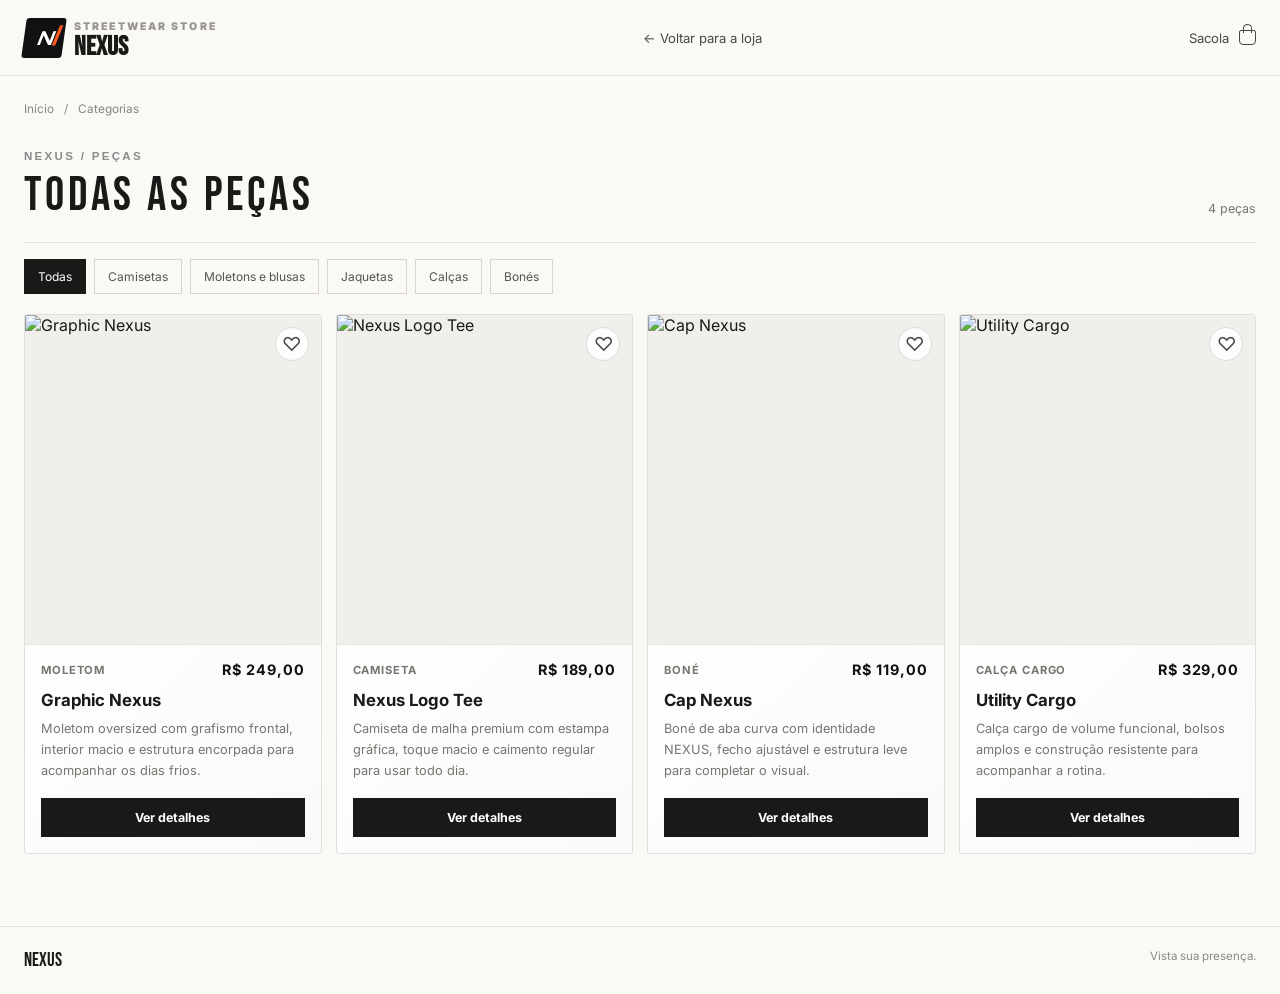
==== categoria.html @ 3f9801cf "Atualizações de funções do header, produtos, IA e categorias" ====
<!DOCTYPE html>
<html lang="pt-BR">
  <head>
    <meta charset="UTF-8" />
    <meta name="viewport" content="width=device-width, initial-scale=1.0" />
    <meta name="description" content="Explore as peças Nexus Store por categoria." />
    <link rel="preconnect" href="https://fonts.googleapis.com" />
    <link rel="preconnect" href="https://fonts.gstatic.com" crossorigin />
    <link href="https://fonts.googleapis.com/css2?family=Bebas+Neue&family=Inter:wght@400;500;600;700;800&family=Orbitron:wght@500;700&display=swap" rel="stylesheet" />
    <link rel="stylesheet" href="style.css?v=3" />
    <link rel="stylesheet" href="category.css" />
    <title>Nexus Store | Categorias</title>
  </head>
  <body class="category-page">
    <header class="topbar category-topbar">
      <a class="brand-wrap category-brand" href="index.html" aria-label="Nexus Store, início">
        <span class="brand-mark">N</span>
        <span><span class="brand-kicker">streetwear store</span><strong>NEXUS</strong></span>
      </a>
      <a class="category-return" href="index.html#colecao">← Voltar para a loja</a>
      <a class="category-bag" href="index.html?abrir-carrinho=1#colecao" id="categoryCartLink">Sacola <span class="bag-icon" aria-hidden="true"></span></a>
    </header>
    <main class="category-main">
      <nav class="category-breadcrumb" aria-label="Navegação estrutural"><a href="index.html">Início</a><span>/</span><span>Categorias</span></nav>
      <div class="category-heading">
        <div><span class="section-label">NEXUS / PEÇAS</span><h1 id="categoryTitle">Coleção</h1></div>
        <p id="categoryCount" aria-live="polite"></p>
      </div>
      <nav class="category-tabs" id="categoryTabs" aria-label="Filtrar por categoria"></nav>
      <section class="category-products" aria-label="Produtos desta categoria">
        <div class="product-grid" id="categoryProducts"></div>
        <div class="category-empty" id="categoryEmpty" hidden>
          <h2>Essa categoria está chegando.</h2>
          <p>Ainda não há produtos cadastrados aqui.</p>
          <a href="index.html#colecao">Ver todas as peças</a>
        </div>
      </section>
    </main>
    <footer class="category-footer"><a href="index.html">NEXUS</a><span>Vista sua presença.</span></footer>
    <script src="products.js?v=3"></script>
    <script src="category.js?v=2"></script>
  </body>
</html>
---- style.css ----
﻿ da56dcfe-d7a7-4931-aa2c-e293b3fd4b29:root {
  --bg: #1a1a1a;
  --bg-2: #2a2a2a;
  --panel: rgba(30, 30, 30, 0.98);
  --panel-soft: rgba(40, 40, 40, 0.99);
  --line: rgba(255, 255, 255, 0.12);
  --text: #e5e5e5;
  --muted: #999999;
  --pink: #8b6666;
  --violet: #666688;
  --cyan: #669999;
  --lime: #999966;
  --shadow: 0 8px 20px rgba(0, 0, 0, 0.6);
}

* { box-sizing: border-box; }
html { scroll-behavior: smooth; }
body {
  margin: 0;
  font-family: "Courier New", "Arial", sans-serif;
  background: #f0e5d5;
  color: #000000;
}


.titulo-hero {
  color: #000000;
}

.titulo-hero .roxo {
  color: #240054;
}

a { color: inherit; text-decoration: none; }
img { width: 100%; display: block; }
button, input, select { font: inherit; }

h1, h2, h3, h4, h5, h6 {
  font-family: "Arial Black", sans-serif;
  font-weight: 900;
  text-transform: uppercase;
  letter-spacing: 0.08em;
}

.topbar {
  position: sticky; top: 0; z-index: 20;
  display: flex; align-items: center; justify-content: space-between;
  padding: 10px 6vw;
  background: #FFFFFF;
  backdrop-filter: blur(14px);
  border-bottom: 3px solid black;
}

.cart-pill {
  display: inline-flex;
  align-items: center;
  gap: 10px;
  padding: 9px 14px;
  border-radius: 6px;
  background: #ebe6e6;
  border: 1px solid rgb(12, 12, 12);
  color: var(--text);
  font-weight: 900;
  text-transform: uppercase;
  cursor: pointer;
  box-shadow: 0 2px 4px rgba(245, 241, 241, 0.3);
} 

.cart-pill strong {
  display: grid;
  place-items: center;
  width: 24px;
  height: 24px;
  border-radius: 4px;
  background: #5a5a5a;
  color: #ffffff;
  font-size: 0.8rem;
  font-weight: 900;
}

.brand-wrap { display: flex; align-items: center; gap: 14px; }
.brand-mark {
  display: grid; place-items: center;
  width: 42px; height: 42px; border-radius: 6px;
  background: #4a4a4a;
  box-shadow: 0 2px 6px rgba(0, 0, 0, 0.4);
  font-family: "Arial Black", sans-serif; font-weight: 900;
  font-size: 1.2rem;
  text-transform: uppercase;
  letter-spacing: 0.2em;
  color: #e5e5e5;
}
.brand-kicker {
  margin: 0; color: #999999;
  font-size: 0.66rem; letter-spacing: 0.2em; text-transform: uppercase;
  font-weight: 900;
  font-family: "Arial Black", sans-serif;
}
.brand-wrap h1 {
  margin: 0; font-family: "Arial Black", sans-serif;
  letter-spacing: 0.15em; font-size: 1.3rem;
  font-weight: 900;
  text-transform: uppercase;
}
.nav {
  display: flex; align-items: center; gap: 8px;
  text-transform: uppercase;
  color: #17002c; 
  font-weight: 600px;
  font-size: 20px;
  font-family:'Times New Roman', Times, serif
}
.nav a { transition: color 0.2s ease; }
.nav a:hover { color: #C94A16; }

main {
  max-width: 1200px;
  margin: 0 auto;
  padding: 32px 20px 40px;
}

.hero {
  display: grid;
  grid-template-columns: 1.15fr 0.85fr;
  gap: 26px;
  align-items: center;
  min-height: 540px;
  padding-top: 10px;
}
.hero-copy { padding: 18px 0; }

.hero-copy h2 {
  margin: 0;
  font-size: clamp(2.8rem, 5vw, 5rem);
  line-height: 0.94;
  letter-spacing: -0.06em;
}
.hero-copy p {
  font-family: 'Times New Roman', Times, serif;
  text-transform: uppercase;
  margin-top: 18px;
  color: #000000;
  line-height: 1.75;
  font-size: 1.05rem;
  font-weight: 300px;
  max-width: 620px;
}
.cta-row {
  display: flex;
  flex-wrap: wrap;
  gap: 14px;
  margin-top: 28px;
}
.primary-btn, .secondary-btn {
  display: inline-flex;
  align-items: center;
  justify-content: center;
  border-radius: 6px;
  padding: 14px 22px;
  border: 2px solid transparent;
  font-weight: 900;
  cursor: pointer;
  transition: transform 0.2s ease, box-shadow 0.2s ease, border-color 0.2s ease;
  font-family: "Arial Black", sans-serif;
  text-transform: uppercase;
  letter-spacing: 0.1em;
}
.primary-btn {
  background: #000000;
  color: #ffffff;
  box-shadow: 0 4px 8px rgba(0, 0, 0, 0.3);
  border-color: #000000;
}
.secondary-btn {
  background: transparent;
  border: 2px solid #000000;
  color: #000000;
  box-shadow: 0 2px 4px rgba(0, 0, 0, 0.2);
}
.primary-btn:hover, .secondary-btn:hover, button:hover {
  transform: translateY(-1px);
  box-shadow: 0 6px 12px rgba(0, 0, 0, 0.4) !important;
  background: #C94A16;
  color: #FFFFFF;
}

.hero-visual {
  display: grid;
  gap: 18px;
}
.promo-stack {
  display: grid;
  gap: 18px;
}
.promo-feature {
  background: #FFFFFF;
  border: 3px solid black;
  border-radius: 1px;
  padding: 20px;
  box-shadow: 6px 6px 0px black;

}
.promo-feature span {
  display: block;
  color: #C94A16;
  text-transform: uppercase;
  letter-spacing: 0.12em;
  font-size: 15px;
  font-weight: 800;
  font-family: "Arial Black", sans-serif;
  margin-bottom: 10px;
}
.promo-feature strong {
  display: block;
  font-size: 1.6rem;
  line-height: 1.2;
  margin-bottom: 10px;
  font-family: "Arial Black", sans-serif;
  text-transform: uppercase;
  color:#240054;
}
.promo-feature p {
  margin: 0;
  color: #000000;
  line-height: 1.7;
  text-transform: uppercase;
  font-family: "Arial Black", sans-serif;
  font-size: 14px;
}
.promo-accent {
  background: #FFFFFF;
}
.showcase-card {
  position: relative;
  overflow: hidden;
  border: 1px solid var(--line);
  border-radius: 26px;
  box-shadow: var(--shadow);
  background: var(--panel);
}
.showcase-card img {
  height: 100%; object-fit: cover;
  transition: transform 0.6s ease, filter 0.6s ease;
}
.product-viewer {
  perspective: 1200px;
}
.product-viewer img {
  transform-origin: center;
}
.product-viewer.is-open img {
  transform: perspective(1200px) rotateY(18deg) scale(1.04);
  filter: saturate(1.12) brightness(1.05);
}
.product-viewer.is-rotating img {
  animation: spin360 0.9s ease;
}
@keyframes spin360 {
  0% { transform: perspective(1200px) rotateY(0deg) scale(1); }
  50% { transform: perspective(1200px) rotateY(180deg) scale(1.04); }
  100% { transform: perspective(1200px) rotateY(360deg) scale(1); }
}
.large-card { min-height: 480px; }
.small-card { min-height: 260px; }
.viewer-controls {
  position: absolute;
  left: 18px;
  right: 18px;
  bottom: 18px;
  display: flex;
  gap: 10px;
  z-index: 2;
}
.viewer-btn {
  flex: 1;
  border: 1px solid rgba(255, 255, 255, 0.08);
  background: rgba(17, 20, 28, 0.7);
  color: #fff;
  border-radius: 12px;
  padding: 10px 12px;
  font-weight: 700;
  cursor: pointer;
}
.viewer-btn.accent {
  background: linear-gradient(135deg, var(--pink), var(--violet));
}
.card-label {
  position: absolute;
  left: 18px;
  right: 18px;
  bottom: 18px;
  display: inline-flex;
  align-items: center;
  justify-content: center;
  padding: 10px 14px;
  border-radius: 999px;
  background: rgba(29, 26, 23, 0.72);
  border: 1px solid rgba(255, 255, 255, 0.08);
  color: #ffffff;
  font-size: 0.8rem;
  letter-spacing: 0.08em;
  text-transform: uppercase;
}
.showcase-stack {
  display: grid;
  gap: 18px;
}
.mini-banner {
  display: grid;
  gap: 6px;
  border-radius: 18px;
  border: 1px solid var(--line);
  background: linear-gradient(135deg, rgba(84, 230, 255, 0.07), rgba(125, 92, 255, 0.09));
  padding: 18px;
  box-shadow: var(--shadow);
}
.mini-banner span { color: var(--muted); font-size: 0.75rem; text-transform: uppercase; letter-spacing: 0.12em; }
.mini-banner strong { font-size: 1.2rem; }

.promo-strip {
  display: grid;
  grid-template-columns: repeat(3, minmax(0, 1fr));
  gap: 18px;
  margin-top: 28px;
}
.promo-card {
  display: grid;
  gap: 8px;
  padding: 22px 20px;
  border-radius: 8px;
  background: #240054;
  border: 1px solid #C94A16;
  box-shadow: var(--shadow);
}
.promo-card span {
  color: #C94A16;
  text-transform: uppercase;
  letter-spacing: 0.12em;
  font-size: 0.72rem;
  font-weight: 700;
}
.promo-card strong {
  font-size: 1.15rem;
}
.promo-card.destaque {
  background: #3a3a3a;
  border-color: #5a5a5a;
}

.catalog, .fit-box, .payment-box {
  margin-top: 44px;
}
.section-heading {
  margin-bottom: 18px;
}
.section-label {
  color: #8a8a8a;
  text-transform: uppercase;
  letter-spacing: 0.2em;
  font-size: 0.72rem;
  font-weight: 900;
  font-family: "Arial Black", sans-serif;
}
.section-heading h3 {
  margin: 10px 0 0;
  font-size: clamp(1.8rem, 4vw, 3rem);
  letter-spacing: -0.05em;
}
.product-grid {
  display: grid;
  grid-template-columns: repeat(3, minmax(0, 1fr));
  gap: 22px;
}
.product-card {
  overflow: hidden;
  border-radius: 8px;
  border: 1px solid #4a4a4a;
  background: #2a2a2a;
  box-shadow: 0 4px 8px rgba(0, 0, 0, 0.4);
  position: relative;
  transition: transform 0.2s ease, box-shadow 0.2s ease, border-color 0.2s ease;
}
.product-card:hover {
  transform: translateY(-2px);
  border-color: #6a6a6a;
  box-shadow: 0 6px 12px rgba(0, 0, 0, 0.5);
}
.product-card::before {
  content: "";
  position: absolute;
  inset: 0;
  background: linear-gradient(135deg, rgba(100, 100, 100, 0.08), transparent 30%, rgba(120, 120, 120, 0.04));
  pointer-events: none;
}
.product-image {
  position: relative;
  height: 320px;
  background: linear-gradient(135deg, #111827, #1a1f2d);
  border-bottom: 1px solid rgba(255, 255, 255, 0.06);
}
.product-image img {
  height: 100%; object-fit: cover;
  filter: saturate(1.1) contrast(1.08);
}
.product-body {
  position: relative;
  z-index: 1;
  padding: 18px 18px 20px;
}
.product-topline {
  display: flex; align-items: center; justify-content: space-between;
  gap: 12px; font-weight: 700;
  color: var(--muted);
  text-transform: uppercase;
  letter-spacing: 0.08em;
  font-size: 0.7rem;
}
.product-topline strong {
  color: var(--lime);
  font-size: 0.9rem;
}
.product-body h4 {
  margin: 12px 0 8px;
  font-size: 1.55rem;
  letter-spacing: -0.04em;
}
.product-body p {
  margin: 0;
  color: var(--muted);
  line-height: 1.7;
}
.product-body button {
  margin-top: 18px;
  width: 100%;
  border: none;
  border-radius: 12px;
  padding: 12px 18px;
  background: linear-gradient(135deg, #030125, #B6FF00 55%, #010046);
  color: white;
  font-weight: 800;
  letter-spacing: 0.04em;
  cursor: pointer;
  box-shadow: 0 14px 26px rgba(124, 90, 241, 0.32);
}

.calculator-grid {
  display: grid;
  grid-template-columns: 1.3fr 0.7fr;
  gap: 22px;
}
.fit-measurement-hint { margin: -4px 0 18px; color: #77756f; font-size: .78rem; line-height: 1.55; }
.inputs, .result-panel, .payment-card {
  background: rgba(16, 22, 37, 0.95);
  border: 1px solid var(--line);
  border-radius: 24px;
  box-shadow: var(--shadow);
}
.inputs { padding: 24px; }
.inputs h3 { margin: 0 0 18px; font-size: clamp(1.6rem, 3vw, 2.4rem); }
.field-row {
  display: grid;
  grid-template-columns: repeat(2, minmax(0, 1fr));
  gap: 18px;
  margin-bottom: 18px;
}
label {
  display: flex;
  flex-direction: column;
  gap: 10px;
  font-weight: 600;
}
label span { color: var(--muted); }
input, select {
  width: 100%;
  background: rgba(255,255,255,0.7);
  border: 1px solid var(--line);
  border-radius: 12px;
  padding: 14px 16px;
  color: #111827;
}
select option {
  color: #111827;
  background: #eef2f7;
}
select option:checked,
select option:hover {
  background: #7ce6ff;
  color: #111827;
}
input:focus, select:focus {
  outline: 2px solid rgba(84, 230, 255, 0.18);
  border-color: rgba(141, 84, 255, 0.8);
}
.actions { display: flex; gap: 12px; flex-wrap: wrap; margin-top: 8px; }
.small-btn {
  padding: 12px 18px;
  font-size: 0.9rem;
}
.result-panel {
  padding: 22px;
  display: grid;
  gap: 18px;
}
.mini-card {
  background: #2a2a2a;
  border: 1px solid #4a4a4a;
  border-radius: 8px;
  padding: 18px;
}
.mini-card span {
  display: block;
  margin-bottom: 8px;
  color: var(--muted);
  font-size: 0.75rem;
  letter-spacing: 0.12em;
  text-transform: uppercase;
}
.mini-card strong { line-height: 1.5; }
.result-box {
  padding: 22px;
  border-radius: 8px;
  background: #3a3a3a;
  border: 1px solid #5a5a5a;
  color: #e5e5e5;
}
.label-result {
  margin: 0 0 8px;
  color: var(--muted);
  text-transform: uppercase;
  letter-spacing: 0.12em;
  font-size: 0.7rem;
}
.result-box h4 {
  margin: 0;
  font-size: clamp(2.4rem, 4vw, 4rem);
  font-family: "Arial Black", sans-serif;
  font-weight: 900;
  text-transform: uppercase;
  letter-spacing: 0.1em;
}
#descricaoResult { margin-top: 12px; color: var(--muted); line-height: 1.7; }
.tips-list {
  list-style: none;
  padding: 0; margin: 0;
  display: grid;
  gap: 10px;
  color: var(--muted);
  line-height: 1.6;
}

.payment-grid {
  display: grid;
  grid-template-columns: repeat(4, minmax(0, 1fr));
  gap: 18px;
}
.payment-card {
  padding: 22px;
}
.payment-card span {
  display: inline-block;
  margin-bottom: 12px;
  color: var(--cyan);
  text-transform: uppercase;
  letter-spacing: 0.12em;
  font-size: 0.7rem;
  font-weight: 700;
}
.payment-card strong {
  display: block;
  margin-bottom: 8px;
  font-size: 1.3rem;
}
.payment-card p {
  margin: 0;
  color: var(--muted);
  line-height: 1.7;
}

.cart-panel {
  position: fixed;
  top: 0;
  right: 0;
  width: min(380px, calc(100vw - 24px));
  height: 100vh;
  background: rgba(14, 18, 28, 0.98);
  border-left: 1px solid var(--line);
  box-shadow: -18px 0 36px rgba(0, 0, 0, 0.28);
  transform: translateX(105%);
  transition: transform 0.25s ease;
  z-index: 40;
  display: flex;
  flex-direction: column;
}
.cart-panel.open {
  transform: translateX(0);
}
.cart-header {
  display: flex;
  align-items: center;
  justify-content: space-between;
  padding: 22px 22px 18px;
  border-bottom: 1px solid var(--line);
}
.cart-header h3 {
  margin: 10px 0 0;
  font-size: 1.8rem;
}
.cart-close {
  background: rgba(255,255,255,0.04);
  color: var(--text);
}
.cart-list {
  flex: 1;
  padding: 18px 22px;
  overflow-y: auto;
  min-height: 0;
}
.cart-empty {
  margin: 0;
  color: var(--muted);
  line-height: 1.7;
}
.cart-item {
  display: grid;
  grid-template-columns: 1fr auto;
  gap: 12px;
  padding: 14px 0;
  border-bottom: 1px solid rgba(255,255,255,0.06);
}
.cart-item strong {
  display: block;
  margin-bottom: 4px;
  font-size: 1rem;
}
.cart-item small {
  display: block;
  color: var(--muted);
}
.cart-item-actions {
  display: grid;
  justify-items: end;
  gap: 8px;
}
.cart-item span {
  align-self: center;
  font-weight: 700;
  color: var(--cyan);
}
.quantity-box {
  display: inline-flex;
  align-items: center;
  gap: 8px;
  padding: 4px 8px;
  border: 1px solid rgba(255,255,255,0.08);
  border-radius: 999px;
  background: rgba(255,255,255,0.03);
}
.quantity-box button {
  width: 24px;
  height: 24px;
  border: none;
  border-radius: 50%;
  background: rgba(255,255,255,0.06);
  color: var(--text);
  cursor: pointer;
  font-weight: 700;
}
.quantity-box strong {
  min-width: 18px;
  text-align: center;
  font-size: 0.8rem;
  margin: 0;
  color: var(--text);
}
.remove-cart-item {
  border: 1px solid rgba(255,255,255,0.08);
  background: rgba(255,255,255,0.03);
  color: var(--text);
  border-radius: 999px;
  padding: 6px 10px;
  cursor: pointer;
  font-size: 0.72rem;
}
.cart-footer {
  padding: 18px 22px 26px;
  border-top: 1px solid var(--line);
  overflow-y: auto;
  max-height: 50vh;
}
.cart-total-row {
  display: flex;
  align-items: center;
  justify-content: space-between;
  margin-bottom: 12px;
  font-weight: 700;
}
.cart-total-row strong {
  font-size: 1.1rem;
  color: #fff;
}
.discount-row strong {
  color: #8ef2b0;
}
.delivery-row strong {
  color: #ffd36b;
}
.final-row {
  margin-top: 10px;
  padding-top: 12px;
  border-top: 1px solid rgba(255,255,255,0.08);
}
.final-row strong {
  font-size: 1.4rem;
}
.mini-checkout {
  margin: 18px 0 16px;
  padding: 14px 0 0;
  border-top: 1px solid rgba(255,255,255,0.08);
}
.mini-checkout-label {
  display: block;
  color: var(--muted);
  text-transform: uppercase;
  letter-spacing: 0.12em;
  font-size: 0.68rem;
  font-weight: 700;
  margin: 16px 0 10px 0;
}
.checkout-fields {
  display: grid;
  gap: 12px;
  margin-bottom: 16px;
}
.checkout-fields label {
  display: grid;
  gap: 6px;
}
.checkout-fields span {
  color: var(--muted);
  font-size: 0.76rem;
  font-weight: 700;
}
.checkout-fields input {
  width: 100%;
  border-radius: 12px;
  border: 1px solid rgba(255,255,255,0.08);
  background: rgba(255,255,255,0.03);
  color: var(--text);
  padding: 12px 14px;
  font-size: 0.85rem;
}
.checkout-fields input::placeholder {
  color: rgba(255,255,255,0.35);
}
.row-fields {
  display: grid;
  grid-template-columns: 1fr 1fr;
  gap: 12px;
}
.payment-option-list {
  display: flex;
  gap: 8px;
  flex-wrap: wrap;
}
.payment-option {
  flex: 1;
  min-width: 78px;
  border: 1px solid #5a5a5a;
  border-radius: 6px;
  background: #3a3a3a;
  color: var(--text);
  padding: 9px 10px;
  cursor: pointer;
  font-weight: 700;
  transition: background 0.2s ease;
}
.payment-option.active {
  background: #5a5a5a;
  border-color: #7a7a7a;
  color: #ffffff;
}
.installment-box {
  margin-top: 12px;
}
.installment-box label {
  display: grid;
  gap: 8px;
}
.installment-box span {
  color: var(--muted);
  font-size: 0.76rem;
  font-weight: 700;
}
.installment-box select {
  width: 100%;
  border-radius: 12px;
  border: 1px solid rgba(255,255,255,0.08);
  background: rgba(255,255,255,0.03);
  color: var(--text);
  padding: 12px 14px;
  font-size: 0.85rem;
  cursor: pointer;
}
.cart-checkout {
  width: 100%;
}

.footer {
  max-width: 1200px;
  margin: 0 auto;
  padding: 26px 20px 68px;
}
.footer-line {
  height: 1px;
  width: 100%;
  margin-bottom: 24px;
  background: linear-gradient(90deg, transparent, rgba(255,255,255,0.12), transparent);
}
.footer p, .footer small { color: var(--muted); line-height: 1.8; margin: 0; }

.assistant-widget {
  position: fixed;
  right: 26px;
  bottom: 26px;
  width: 320px;
  border-radius: 22px 22px 18px 18px;
  background: rgba(233, 228, 240, 0.97);
  border: 1px solid rgba(111, 86, 162, 0.12);
  box-shadow: 0 24px 38px rgba(57, 38, 72, 0.18);
  z-index: 30;
  transition: all 0.25s ease;
  overflow: hidden;
}
.assistant-widget.minimized {
  width: 96px;
  height: 74px;
  overflow: hidden;
}
.assistant-widget.closed {
  display: none;
}
.assistant-widget.maximized {
  width: min(420px, calc(100vw - 24px));
}
.assistant-header {
  display: flex; align-items: center; gap: 12px;
  padding: 12px 14px 10px;
  background: linear-gradient(135deg, #d7d3f6 0%, #d8d0ef 100%);
  border-bottom: 1px solid rgba(90, 74, 130, 0.12);
}
.assistant-avatar {
  display: grid; place-items: center;
  width: 42px; height: 42px;
  border-radius: 50%;
  background: linear-gradient(135deg, #230094 0%, #d45c00c2 100%);
  font-weight: 800;
  color: white;
  box-shadow: 0 8px 20px rgba(124, 90, 241, 0.35);
}

.assistant-title-wrap {
  display: flex;
  flex-direction: column;
  flex: 1;
  min-width: 0;
}
.assistant-title-wrap strong {
  font-size: 0.95rem;
  color: #2d1f3d;
  letter-spacing: 0.01em;
}
.assistant-title-wrap span {
  color: #1f8f5e;
  font-size: 0.72rem;
  font-weight: 700;
}
.assistant-actions {
  display: flex;
  gap: 8px;
}
.icon-btn {
  width: 24px; height: 24px;
  border: none;
  border-radius: 50%;
  background: rgba(255,255,255,0.3);
  color: #2a2633;
  font-weight: 700;
  cursor: pointer;
}
.assistant-body {
  padding: 16px;
  background: rgba(243, 239, 247, 0.9);
}
.assistant-bubble {
  margin: 0;
  padding: 14px 16px;
  background: rgba(255,255,255,0.35);
  border: 1px solid rgba(41, 30, 54, 0.06);
  border-radius: 16px;
  line-height: 1.7;
  color: #2d1f3d;
  font-size: 0.95rem;
}
.assistant-selected-question {
  margin: 10px 0;
  padding: 10px 12px;
  border-left: 3px solid #e64d1a;
  background: #f1eee8;
  color: #393a36;
  font-size: .78rem;
  font-weight: 700;
  line-height: 1.5;
  white-space: pre-line;
}
.assistant-selected-question[hidden] { display: none; }
.payment-chips {
  display: flex;
  flex-wrap: wrap;
  gap: 10px;
}
.payment-chips i {
  display: inline-flex;
  align-items: center;
  justify-content: center;
  padding: 6px 10px;
  border-radius: 999px;
  background: rgba(124, 90, 241, 0.08);
  border: 1px solid rgba(124, 90, 241, 0.16);
  color: #462d6d;
  font-style: normal;
  font-size: 0.72rem;
  font-weight: 700;
}
.assistant-toggle {
  position: fixed;
  right: 26px;
  bottom: 26px;
  width: 64px;
  height: 64px;
  border: 1px solid #5a5a5a;
  border-radius: 6px;
  background: #4a4a4a;
  color: #e5e5e5;
  font-family: "Arial Black", sans-serif;
  font-size: 1.3rem;
  font-weight: 900;
  box-shadow: 0 4px 8px rgba(0, 0, 0, 0.4);
  cursor: pointer;
  z-index: 31;
}
.assistant-widget {
  position: fixed;
  right: 26px;
  bottom: 26px;
  width: 320px;
  border-radius: 22px 22px 18px 18px;
  background: rgba(233, 228, 240, 0.97);
  border: 1px solid rgba(111, 86, 162, 0.12);
  box-shadow: 0 24px 38px rgba(57, 38, 72, 0.18);
  z-index: 30;
  overflow: hidden;
}
.assistant-widget.minimized { width: 96px; height: 74px; overflow: hidden; }
.assistant-widget.closed { display: none !important; }
.assistant-widget.maximized { width: min(420px, calc(100vw - 24px)); }
.assistant-widget:not(.closed) + .assistant-toggle { display: none !important; }
.assistant-toggle {
  position: fixed;
  right: 26px;
  bottom: 26px;
  width: 64px;
  height: 64px;
  border: 1px solid #5a5a5a;
  border-radius: 6px;
  background: #4a4a4a;
  color: #e5e5e5;
  font-family: "Arial Black", sans-serif;
  font-size: 1.3rem;
  font-weight: 900;
  box-shadow: 0 4px 8px rgba(0, 0, 0, 0.4);
  cursor: pointer;
  z-index: 31;
  display: flex;
  align-items: center;
  justify-content: center;
}
.assistant-widget:not(.closed) + .assistant-toggle { display: none; }

@media (max-width: 980px) {
  .hero, .calculator-grid, .product-grid, .payment-grid { grid-template-columns: 1fr; }
  .hero-visual { grid-template-columns: 1fr; }
}

@media (max-width: 700px) {
  .nav { display: none; }
  .topbar { padding: 16px 20px; }
  .field-row { grid-template-columns: 1fr; }
  .assistant-widget { right: 14px; bottom: 14px; width: min(300px, calc(100vw - 24px)); }
  .assistant-toggle { right: 14px; bottom: 14px; }
}

/* NEXUS drop refresh */
:root {
  --bg: #fafaf8;
  --panel: #ffffff;
  --panel-soft: #f3f2ef;
  --line: #deddd8;
  --text: #111111;
  --muted: #77756f;
  --shadow: 0 12px 30px rgba(17, 17, 17, 0.06);
}

body {
  background: var(--bg);
  color: var(--text);
  font-family: "Inter", sans-serif;
  background-image: none;
}

.topbar {
  position: sticky;
  padding: 16px 28px;
  border-bottom: 1px solid #e8e7e2;
  background: rgba(255, 255, 255, 0.92);
}
.brand-wrap { gap: 10px; }
.brand-mark { position: relative; width: 40px; height: 40px; border-radius: 3px; background: #111; color: #fff; box-shadow: none; font-family: "Orbitron", sans-serif; font-size: 1.2rem; font-style: italic; font-weight: 800; letter-spacing: -0.12em; transform: skew(-8deg); }
.brand-mark::after { content: "/"; position: absolute; right: 5px; top: 6px; color: #ff5a1f; font-family: "Inter", sans-serif; font-size: 1.45rem; font-style: normal; font-weight: 800; line-height: 1; }
.brand-kicker { color: #98968f; font-family: "Inter", sans-serif; }
.brand-wrap h1 { font-family: "Bebas Neue", sans-serif; font-size: 1.55rem; letter-spacing: 0.12em; line-height: 0.9; }
.search-box {
  position: relative;
  display: flex;
  align-items: center;
  gap: 8px;
  width: min(280px, 24vw);
  margin-left: auto;
  margin-right: 14px;
  color: #77756f;
}
.search-box input { width: auto; min-width: 0; flex: 1; border: 0; border-bottom: 1px solid #d9d8d3; border-radius: 0; padding: 8px 0; background: transparent; color: var(--text); }
.search-box input:focus { outline: none; border-color: #111; }
.search-suggestions {
  position: absolute;
  top: calc(100% + 8px);
  left: 0;
  right: 0;
  z-index: 50;
  display: grid;
  gap: 2px;
  margin: 0;
  padding: 6px;
  list-style: none;
  border: 1px solid #e3ded7;
  border-radius: 6px;
  background: #fff;
  box-shadow: 0 14px 28px rgba(39, 31, 24, 0.12);
}
.search-suggestions[hidden] { display: none; }
.search-suggestions button {
  width: 100%;
  padding: 10px 12px;
  border: 0;
  background: transparent;
  color: #29231f;
  text-align: left;
  font-size: 0.76rem;
  cursor: pointer;
}
.search-suggestions button:hover { background: #f5f0ff; color: #5b477e; }
.nav { position: absolute; left: 50%; display: flex; align-items: center; gap: 20px; font-family: "Orbitron", sans-serif; font-size: 0.82rem; font-weight: 700; letter-spacing: 0.04em; color: #3f3a35; transform: translateX(-50%); }
.nav a, .category-menu > button { white-space: nowrap; }
.category-menu { position: relative; }
.category-menu > button { padding: 0; border: 0; background: transparent; color: inherit; font-family: inherit; font-size: inherit; font-weight: inherit; letter-spacing: inherit; line-height: inherit; text-transform: inherit; cursor: pointer; }
.category-menu > button,
.category-menu > button:hover,
.category-menu > button:focus-visible {
  border: 0;
  background: transparent !important;
  box-shadow: none !important;
  transform: none !important;
  transition: none;
}
.category-menu > button:hover { color: #C94A16; }
.category-menu-list { position: absolute; top: calc(100% + 8px); left: 50%; z-index: 60; display: grid; min-width: 190px; padding: 6px; border: 1px solid #e3ded7; background: #fff; box-shadow: none; transform: translateX(-50%); }
.category-menu-list[hidden] { display: none; }
.category-menu-list a { padding: 10px 12px; color: #29231f; font-size: .75rem; text-decoration: none; }
.category-menu-list a:hover { background: #f5f0ff; color: #e64d1a; }
.header-actions { display: flex; align-items: center; gap: 10px; margin-left: 0; }
.theme-toggle, .cart-pill { border: 0; background: transparent; color: #111; cursor: pointer; }
.theme-toggle { width: 34px; height: 34px; font-size: 1.1rem; }
.theme-toggle:hover { border: 1px solid #ff5a1f; border-radius: 50%; background: #ff5a1f; color: #fff; transform: none; }
.cart-pill { display: inline-flex; align-items: center; gap: 4px; padding: 0; box-shadow: none; font-size: 1.25rem; }
.cart-pill:hover { margin: 0 -4px; padding: 0 4px; transform: translateY(-1px); }
.cart-pill strong { width: 18px; height: 18px; border-radius: 50%; background: #111; color: #fff; font-size: 0.62rem; }
.bag-icon { position: relative; display: inline-block; width: 17px; height: 15px; flex: 0 0 17px; margin: 0; border: 1.8px solid currentColor; border-radius: 2px 2px 4px 4px; vertical-align: middle; }
.bag-icon::before { content: ""; position: absolute; left: 3px; top: -7px; width: 7px; height: 8px; border: 1.8px solid currentColor; border-bottom: 0; border-radius: 6px 6px 0 0; }

main { max-width: 1440px; padding: 20px; }
.hero {
  position: relative;
  height: 75vh;
  min-height: 520px;
  margin: 0;
  padding: 0;
  overflow: hidden;
  border-radius: 16px;
  background: #252525;
}
.hero::before {
  content: "NEXUS / 25";
  position: absolute;
  top: 18px;
  right: 22px;
  z-index: 3;
  padding: 5px 8px;
  border: 1px solid rgba(214, 201, 255, 0.3);
  color: rgba(214, 201, 255, 0.3);
  font-size: 0.62rem;
  letter-spacing: 0.16em;
  transform: rotate(3deg);
}
.hero-slides, .hero-slide { width: 100%; height: 100%; }
.hero-slide { display: none; position: relative; grid-template-columns: 1fr 1fr; overflow: hidden; }
.hero-slide.is-active { display: grid; animation: hero-in 0.7s ease both; }
@keyframes hero-in { from { opacity: 0; } to { opacity: 1; } }
.hero-copy { position: relative; z-index: 2; display: flex; flex-direction: column; justify-content: center; padding: 7%; color: #fff; transform: translateY(-20px); }
.hero-eyebrow { margin-bottom: 20px; color: rgba(255,255,255,0.6); font-size: 0.7rem; letter-spacing: 0.18em; }
.hero-copy h2 { margin: 0; color: #fff; font-family: "Inter", sans-serif; font-size: 5vw; line-height: 0.84; letter-spacing: -0.08em; }
.hero-copy p { max-width: 360px; margin: 24px 0 28px; color: rgba(255,255,255,0.72); font-size: 0.75rem; line-height: 1.6; }
.hero-copy .primary-btn { align-self: flex-start; background: #ff5a1f; border-color: #ff5a1f; box-shadow: none; color: #fff; }
.hero-photo { display: flex; align-items: center; justify-content: center; min-width: 0; background: #e7e5df; }
.hero-photo img { width: 100%; height: 100%; object-fit: cover; filter: saturate(0.88); }
.hero-slide:nth-child(2) .hero-photo img { object-position: center 35%; }
.hero-slide:nth-child(3) .hero-photo img { object-fit: contain; padding: 8%; }
.hero-pagination { position: absolute; bottom: 24px; left: 50%; z-index: 3; color: rgba(255,255,255,0.65); font-size: 0.7rem; letter-spacing: 0.12em; transform: translateX(-50%); }
.hero-pagination span:first-child { color: #fff; }
.hero-pagination i { margin: 0 7px; font-style: normal; }
.hero-arrow {
  position: absolute;
  top: 50%;
  z-index: 4;
  width: auto;
  height: auto;
  padding: 0;
  border: 0;
  border-radius: 0;
  background: transparent;
  color: #fff;
  font-family: "Inter", sans-serif;
  font-size: 2.7rem;
  font-weight: 300;
  line-height: 1;
  text-shadow: 0 2px 12px rgba(0, 0, 0, .4);
  cursor: pointer;
  opacity: 0;
  transform: translateY(-50%);
  transition: opacity 0.2s ease, background 0.2s ease;
}
.hero:hover .hero-arrow,
.hero:focus-within .hero-arrow { opacity: 1; }
.hero-arrow:hover { background: transparent; color: #ff5a1f; transform: translateY(-50%); box-shadow: none !important; }
.hero-arrow-prev { left: 22px; }
.hero-arrow-next { right: 22px; }

.primary-btn { background: #ff5a1f; border-color: #ff5a1f; border-radius: 3px; box-shadow: none; }
.primary-btn:hover { background: #e74710; border-color: #e74710; }
.secondary-btn { border-color: #111; border-radius: 3px; box-shadow: none; }
.promo-strip { margin-top: 22px; gap: 12px; }
.promo-card { padding: 16px; border: 1px solid var(--line); border-radius: 3px; background: #fff; box-shadow: none; }
.promo-card.destaque { background: #fff; border-color: var(--line); }
.catalog, .fit-box, .payment-box { margin-top: 54px; }
#colecao, #fit-box, #pagamentos { scroll-margin-top: 108px; }
.section-heading h3 { font-family: "Inter", sans-serif; text-transform: none; letter-spacing: -0.05em; }
.section-heading h3 a { color: #77756f; font-size: 0.85rem; font-weight: 500; letter-spacing: 0; }
.product-grid { grid-template-columns: repeat(4, minmax(0, 1fr)); gap: 14px; }
.product-card { border: 1px solid #e0dfda; border-radius: 3px; background: #fff; box-shadow: none; }
.product-card:hover { border-color: #b9b7b0; box-shadow: var(--shadow); }
.product-image { height: 330px; background: #f0efec; border-bottom: 1px solid #e8e7e2; }
.favorite-btn { position: absolute; top: 12px; right: 12px; z-index: 2; display: grid; place-items: center; width: 34px; height: 34px; padding: 0; border: 1px solid #dedbd5; border-radius: 50%; background: rgba(255, 255, 255, 0.9); color: #4d4741; font-size: 1.2rem; line-height: 1; cursor: pointer; transition: color 0.2s ease, background 0.2s ease, border-color 0.2s ease; }
.favorite-btn:hover { background: #fff; border-color: #ff5a1f; color: #ff5a1f; transform: none; box-shadow: none; }
.favorite-btn.is-favorite { background: #ff5a1f; border-color: #ff5a1f; color: #fff; }
.product-image img { filter: none; }
.product-body { padding: 16px; }
.product-topline, .product-body p { color: #77756f; }
.product-topline strong { color: #111; }
.product-body h4 { font-family: "Inter", sans-serif; font-size: 1.05rem; letter-spacing: -0.03em; }
.product-body button { border-radius: 3px; background: #111; box-shadow: none; }
.footer { padding-top: 48px; }
.footer-line { background: #deddd8; }

.dark-theme { --bg: #171717; --panel: #222; --line: #3a3a3a; --text: #f5f5f2; --muted: #a8a59e; }
.dark-theme .topbar, .dark-theme .product-card, .dark-theme .promo-card { background: #222; border-color: #3a3a3a; }
.dark-theme .theme-toggle, .dark-theme .cart-pill, .dark-theme .search-box input { color: #fff; }
.dark-theme .search-box input { border-color: #555; }
.dark-theme .product-image { background: #2a2a2a; }
.dark-theme .product-topline strong, .dark-theme .secondary-btn { color: #fff; }

@media (max-width: 980px) {
  .search-box { width: 220px; margin-right: 12px; }
  .product-grid { grid-template-columns: repeat(2, minmax(0, 1fr)); }
}
@media (max-width: 700px) {
  .topbar { padding: 12px 16px; flex-wrap: wrap; gap: 10px; }
  .nav { position: static; order: 4; display: flex; justify-content: space-between; width: 100%; gap: 10px; overflow: visible; font-size: .66rem; transform: none; }
  .search-box { order: 3; width: 100%; margin: 0; }
  .header-actions { margin-left: auto; }
  main { padding: 12px; }
  .hero { height: 72vh; min-height: 480px; }
  .hero-slide { grid-template-columns: 1fr; }
  .hero-copy { justify-content: flex-start; padding: 6% 9% 0; transform: translateY(-10px); }
  .hero-copy h2 { font-size: clamp(3.8rem, 17vw, 6rem); }
  .hero-copy p { margin: 16px 0 20px; }
  .hero-photo { position: absolute; inset: 34% 0 0; opacity: 0.7; }
  .hero-photo::after { content: ""; position: absolute; inset: 0; background: linear-gradient(180deg, #252525 0%, transparent 45%); }
  .hero-arrow { top: 58%; opacity: 0.8; }
  .hero-arrow-prev { left: 8px; }
  .hero-arrow-next { right: 8px; }
  .product-grid { grid-template-columns: 1fr 1fr; gap: 8px; }
  .product-image { height: 220px; }
}

/* Light palette for the remaining store surfaces */
.inputs,
.result-panel,
.payment-card {
  background: #fff;
  border: 1px solid #e6e1da;
  border-radius: 12px;
  box-shadow: 0 12px 28px rgba(39, 31, 24, 0.05);
}
.inputs h3 { color: #171717; }
input, select {
  background: #faf9f6;
  border-color: #dedbd5;
  color: #171717;
}
input:focus, select:focus {
  outline: 2px solid rgba(214, 201, 255, 0.55);
  border-color: #bca8f4;
}
select option { background: #fff; color: #171717; }
select option:checked, select option:hover { background: #eee8ff; color: #171717; }
.mini-card {
  background: #f5f0ff;
  border-color: rgba(214, 201, 255, 0.9);
  border-radius: 8px;
  color: #2d2440;
}
.mini-card span, .label-result { color: #7a6b9d; }
.result-box {
  background: #fff4ed;
  border-color: #ffd2bd;
  color: #211914;
}
#descricaoResult { color: #796c65; }
.payment-card span { color: #ff5a1f; }

.cart-panel {
  background: #fff;
  border-left: 1px solid #e3ded7;
  box-shadow: -18px 0 36px rgba(39, 31, 24, 0.12);
  color: #171717;
}
.cart-header { border-bottom-color: #ece8e2; }
.cart-close {
  background: #f5f3ef;
  color: #171717;
}
.cart-list { background: #fff; }
.cart-empty {
  margin-top: 18px;
  padding: 28px 18px;
  border: 1px solid #ebe5dd;
  border-radius: 10px;
  background: #faf8f4;
  color: #6f675f;
  text-align: center;
}
.cart-item { border-bottom-color: #eeeae4; }
.cart-item span { color: #e84c18; }
.quantity-box {
  border-color: #e3ded7;
  background: #faf8f4;
}
.quantity-box button { background: #eee8ff; color: #4b3b70; }
.remove-cart-item {
  border-color: #e3ded7;
  background: #fff;
  color: #6f675f;
}
.cart-footer { border-top-color: #ece8e2; }
.cart-total-row strong { color: #171717; }
.discount-row strong { color: #238052; }
.delivery-row strong { color: #c56a18; }
.final-row { border-top-color: #ece8e2; }
.mini-checkout { border-top-color: #ece8e2; }
.checkout-fields input,
.installment-box select {
  border-color: #dedbd5;
  background: #faf9f6;
  color: #171717;
}
.checkout-fields input::placeholder { color: #a39b92; }
.payment-option {
  border-color: #dedbd5;
  background: #faf9f6;
  color: #514a44;
}
.payment-option.active { background: #ff5a1f; border-color: #ff5a1f; color: #fff; }

.assistant-widget {
  background: #fff;
  border-color: #e4ded6;
  box-shadow: 0 24px 38px rgba(39, 31, 24, 0.14);
}
.assistant-header { background: #f5f0ff; border-bottom-color: #e4dcf9; }
.assistant-avatar { background: #111; box-shadow: none; }
.assistant-avatar { font-family: "Bebas Neue", sans-serif; font-size: 1.4rem; color: #ffcfba; }
.assistant-title-wrap strong, .assistant-bubble { color: #2f2937; }
.assistant-body { background: #faf8f4; }
.assistant-bubble { background: #fff; border-color: #ebe5dd; }
.payment-chips i { background: #f5f0ff; border-color: #ded3fb; color: #5b477e; }
.assistant-toggle {
  border-color: #ff5a1f;
  background: #ff5a1f;
  color: #fff;
  box-shadow: 0 8px 20px rgba(255, 90, 31, 0.2);
}

.dark-theme .inputs,
.dark-theme .result-panel,
.dark-theme .payment-card,
.dark-theme .cart-panel,
.dark-theme .assistant-widget { background: #222; border-color: #3a3a3a; color: #f5f5f2; }
.dark-theme input, .dark-theme select, .dark-theme .checkout-fields input, .dark-theme .installment-box select { background: #2b2b2b; border-color: #4a4a4a; color: #f5f5f2; }
.dark-theme .mini-card { background: #302844; border-color: #514475; color: #f5f5f2; }
.dark-theme .result-box { background: #3b2922; border-color: #77412c; color: #fff; }
.dark-theme .cart-list, .dark-theme .assistant-body { background: #222; }
.dark-theme .cart-empty { background: #2b2b2b; border-color: #454545; color: #bbb; }
.dark-theme .cart-header, .dark-theme .cart-footer, .dark-theme .mini-checkout { border-color: #3a3a3a; }
.dark-theme .cart-close, .dark-theme .quantity-box, .dark-theme .remove-cart-item, .dark-theme .payment-option { background: #2b2b2b; border-color: #4a4a4a; color: #f5f5f2; }
.dark-theme .assistant-header { background: #302844; border-color: #514475; }
.dark-theme .assistant-bubble { background: #2b2b2b; border-color: #454545; color: #f5f5f2; }
.dark-theme .assistant-selected-question { background: #30302d; color: #f5f5f2; }
.dark-theme .search-suggestions { background: #222; border-color: #3a3a3a; }
.dark-theme .search-suggestions button { color: #f5f5f2; }

.favorites-toggle { display: inline-flex; align-items: center; gap: 4px; padding: 0; border: 0; background: transparent; color: #171717; font-size: 1.25rem; cursor: pointer; }
.favorites-toggle strong { display: grid; place-items: center; width: 18px; height: 18px; border-radius: 50%; background: #111; color: #fff; font-size: 0.62rem; }
.favorites-toggle:hover { color: #ff5a1f; transform: translateY(-1px); }
.favorites-panel { z-index: 41; }
.favorites-list { flex: 1; padding: 18px 22px; overflow-y: auto; }
.favorite-item { display: grid; grid-template-columns: 54px 1fr auto; align-items: center; gap: 12px; width: 100%; padding: 10px 0; border: 0; border-bottom: 1px solid #eeeae4; background: transparent; color: #171717; text-align: left; cursor: pointer; }
.favorite-item:hover { color: #ff5a1f; transform: none; }
.favorite-item-image { display: grid; place-items: center; width: 54px; height: 62px; overflow: hidden; border-radius: 6px; background: #f3f0eb; }
.favorite-item-image img { width: 100%; height: 100%; object-fit: cover; }
.favorite-item strong, .favorite-item small { display: block; }
.favorite-item strong { font-size: 0.88rem; }
.favorite-item small { margin-top: 5px; color: #8b837b; font-size: 0.7rem; }
.favorite-item-arrow { color: #ff5a1f; font-size: 1.4rem; }
.dark-theme .favorites-toggle { color: #fff; }
.dark-theme .favorite-item { border-bottom-color: #3a3a3a; color: #f5f5f2; }
.dark-theme .favorite-item-image { background: #2b2b2b; }

.product-body { display: flex; flex-direction: column; height: calc(100% - 330px); }
.product-body p { flex: 1; }
.product-body .add-cart-btn { margin-top: 18px; }
.footer {
  max-width: 1440px;
  padding: 58px 28px 28px;
}
.footer-line { margin-bottom: 38px; background: #ded8d0; }
.footer-grid { display: grid; grid-template-columns: 1.35fr repeat(3, 1fr); gap: 42px; padding-bottom: 44px; }
.footer-brand h2 { margin: 12px 0 14px; font-family: "Bebas Neue", sans-serif; font-size: 2.8rem; line-height: 0.88; letter-spacing: 0.03em; }
.footer-brand p, .footer-column p { max-width: 230px; margin: 0; color: #777068; font-size: 0.78rem; line-height: 1.8; }
.footer-column h3 { margin: 0 0 16px; font-family: "Orbitron", sans-serif; font-size: 0.72rem; letter-spacing: 0.08em; text-transform: uppercase; }
.footer-categories, .footer-socials { display: grid; gap: 9px; }
.footer-categories a, .footer-socials a { color: #716960; font-size: 0.8rem; transition: color 0.2s ease; }
.footer-categories a:hover, .footer-socials a:hover { color: #ff5a1f; }
.footer-column p + p { margin-top: 14px; }
.footer-service { margin-top: 20px !important; color: #9a9188 !important; }
.footer-bottom { display: flex; justify-content: space-between; gap: 16px; padding-top: 20px; border-top: 1px solid #e5e0da; color: #9a9188; font-size: 0.7rem; }
.footer-bottom span { text-transform: uppercase; letter-spacing: 0.1em; }
.dark-theme .footer-line, .dark-theme .footer-bottom { border-color: #3a3a3a; background: transparent; }
.dark-theme .footer-brand p, .dark-theme .footer-column p, .dark-theme .footer-categories a, .dark-theme .footer-socials a, .dark-theme .footer-bottom { color: #a8a59e; }

@media (max-width: 900px) {
  .footer-grid { grid-template-columns: repeat(2, 1fr); }
}
@media (max-width: 600px) {
  .product-body { height: calc(100% - 220px); }
  .footer { padding: 44px 20px 24px; }
  .footer-grid { grid-template-columns: 1fr 1fr; gap: 30px 18px; }
  .footer-brand { grid-column: 1 / -1; }
  .footer-bottom { flex-direction: column; }
}

.theme-toggle,
.favorites-toggle,
.cart-pill {
  position: relative;
  display: inline-flex;
  align-items: center;
  justify-content: center;
  width: 34px;
  height: 34px;
  margin: 0;
  padding: 0;
  border: 1px solid transparent;
  border-radius: 50%;
}
.theme-toggle:hover,
.favorites-toggle:hover,
.cart-pill:hover {
  margin: 0;
  padding: 0;
  border: 1px solid #ff5a1f;
  border-radius: 50%;
  background: #ff5a1f;
  color: #fff;
  transform: none;
}
.theme-toggle:hover { color: #fff; }
.favorites-toggle strong,
.cart-pill strong {
  position: absolute;
  top: -4px;
  right: -4px;
  width: 18px;
  height: 18px;
}
.dark-theme .nav { color: #b7b7b7; }
.dark-theme .nav p { color: #777; }
.dark-theme .nav a:hover { color: #fff; }
.dark-theme .favorites-toggle,
.dark-theme .cart-pill { color: #b7b7b7; }

.product-detail-link { display: block; width: 100%; height: 100%; }
.product-title-link { color: inherit; text-decoration: none; }
.product-detail-link:focus-visible, .product-title-link:focus-visible { outline: 2px solid #e64d1a; outline-offset: 2px; }

.nav .category-menu > button,
.nav .category-menu > button:hover,
.nav .category-menu > button:focus-visible {
  background: transparent !important;
  box-shadow: none !important;
  transform: none !important;
  transition: none !important;
}
.nav .category-menu > button:hover { color: #C94A16; }
.category-menu-list a,
.category-menu-list a:hover {
  background: transparent !important;
  box-shadow: none !important;
  transform: none !important;
}
.category-menu-list a:hover { color: #e64d1a; }

.assistant-widget { width: min(360px, calc(100vw - 28px)); }
.assistant-widget:not(.closed) .assistant-body { max-height: min(76vh, 680px); overflow-y: auto; }
.assistant-faq { display: grid; gap: 10px; margin-top: 14px; }
.assistant-section-label { display: block; color: #77756f; font-size: .62rem; font-weight: 800; letter-spacing: .1em; }
.assistant-section-label[hidden],
.assistant-quick-replies[hidden] { display: none !important; }
.assistant-quick-replies { display: grid; gap: 6px; }
.assistant-quick-replies button,
.assistant-feedback-actions button {
  width: 100%;
  padding: 9px 10px;
  border: 1px solid #e4ded6;
  border-radius: 4px;
  background: #fff;
  color: #393a36;
  font: inherit;
  font-size: .72rem;
  line-height: 1.35;
  text-align: left;
  cursor: pointer;
  box-shadow: none !important;
  transform: none !important;
  transition: color .15s ease;
}
.assistant-quick-replies button:hover,
.assistant-feedback-actions button:hover {
  border-color: #e4ded6;
  background: #fff !important;
  color: #e64d1a;
  box-shadow: none !important;
  transform: none !important;
}
.assistant-followup, .assistant-feedback, .assistant-contact { display: grid; gap: 7px; }
.assistant-followup[hidden], .assistant-feedback[hidden], .assistant-contact[hidden], .assistant-restart[hidden] { display: none; }
.assistant-feedback-actions { display: grid; grid-template-columns: 1fr 1fr; gap: 6px; }
.assistant-feedback-actions button { text-align: center; }
.assistant-contact a { color: #383a35; font-size: .76rem; font-weight: 700; text-decoration: underline; text-decoration-color: #d8d3ca; text-underline-offset: 3px; }
.assistant-contact a:hover { color: #e64d1a; }
.assistant-contact-detail { display: grid; gap: 4px; }
.assistant-contact-detail strong { color: #55564f; font-size: .68rem; }
.assistant-contact-detail p { margin: 0; color: #66675f; font-size: .72rem; line-height: 1.55; }
.assistant-restart { justify-self: start; padding: 0; border: 0; background: transparent; color: #8a5a43; font-size: .7rem; text-decoration: underline; text-underline-offset: 3px; cursor: pointer; }
.assistant-restart:hover { background: transparent !important; color: #e64d1a; box-shadow: none !important; transform: none !important; }
.dark-theme .assistant-quick-replies button,
.dark-theme .assistant-feedback-actions button { border-color: #454545; background: #2b2b2b; color: #f5f5f2; }
.dark-theme .assistant-quick-replies button:hover,
.dark-theme .assistant-feedback-actions button:hover { background: #2b2b2b !important; color: #ff8055; }
.dark-theme .assistant-contact a { color: #f5f5f2; }

@media (max-width: 700px) {
  .assistant-widget { right: 14px; bottom: 14px; width: min(340px, calc(100vw - 28px)); }
  .assistant-widget:not(.closed) .assistant-body { max-height: 72vh; }
  #fit-box { scroll-margin-top: 148px; }
}
---- category.css ----
.category-page { min-height: 100vh; background: #faf9f6; color: #191a18; }
.category-topbar { position: relative; max-width: none; padding: 14px max(24px, calc((100vw - 1320px) / 2)); border-bottom: 1px solid #e4e1da; background: #faf9f6; }
.category-brand { color: inherit; text-decoration: none; }
.category-brand strong { display: block; font-family: "Bebas Neue", sans-serif; font-size: 1.7rem; line-height: 1; }
.category-return, .category-bag { color: #484943; font-size: .82rem; text-decoration: none; }
.category-return:hover, .category-bag:hover { color: #e64d1a; }
.category-bag { display: flex; align-items: center; gap: 10px; }
.category-main { max-width: 1320px; min-height: calc(100vh - 150px); margin: 0 auto; padding: 20px 24px 72px; }
.category-breadcrumb { display: flex; gap: 10px; margin: 6px 0 28px; color: #85867f; font-size: .74rem; }
.category-breadcrumb a { color: inherit; }
.category-heading { display: flex; align-items: end; justify-content: space-between; gap: 20px; padding-bottom: 22px; border-bottom: 1px solid #e4e1da; }
.category-heading h1 { margin: 8px 0 0; font-family: "Bebas Neue", sans-serif; font-size: 3rem; font-weight: 400; line-height: 1; }
.category-heading p { margin: 0 0 4px; color: #777870; font-size: .78rem; }
.category-tabs { display: flex; gap: 8px; overflow-x: auto; padding: 16px 0 20px; }
.category-tab { flex: 0 0 auto; padding: 9px 13px; border: 1px solid #d8d6cf; color: #53544e; font-size: .75rem; text-decoration: none; }
.category-tab:hover, .category-tab.is-active { border-color: #191a18; background: #191a18; color: #fff; }
.category-products .product-grid { grid-template-columns: repeat(4, minmax(0, 1fr)); gap: 14px; }
.category-products .product-card { border: 1px solid #e0dfda; border-radius: 3px; background: #fff; box-shadow: none; }
.category-products .product-card:hover { border-color: #b9b7b0; box-shadow: 0 10px 26px rgba(30, 28, 24, .08); }
.category-products .product-image { height: 330px; background: #f0efec; }
.category-products .product-image img { height: 100%; object-fit: cover; filter: none; }
.category-product-image { display: block; width: 100%; height: 100%; }
.category-products .product-body { display: flex; flex-direction: column; height: calc(100% - 330px); padding: 16px; }
.category-products .product-body h2 { margin: 12px 0 8px; font-family: "Inter", sans-serif; font-size: 1.05rem; font-weight: 700; letter-spacing: 0; text-transform: none; }
.category-products .product-body h2 a { color: inherit; text-decoration: none; }
.category-products .product-body p { flex: 1; color: #77756f; font-size: .8rem; line-height: 1.65; }
.category-products .product-topline { color: #77756f; }
.category-products .product-topline strong { color: #111; }
.category-products .favorite-btn { z-index: 2; }
.category-products .category-view-product { display: block; margin-top: 16px; padding: 12px; background: #191a18; color: #fff; font-size: .78rem; font-weight: 700; text-align: center; text-decoration: none; }
.category-products .category-view-product:hover { background: #e64d1a; }
.category-empty { padding: 64px 20px; border-top: 1px solid #e4e1da; text-align: center; }
.category-empty[hidden] { display: none; }
.category-empty h2 { margin: 0; font-family: "Bebas Neue", sans-serif; font-size: 2rem; font-weight: 400; }
.category-empty p { margin: 10px 0 20px; color: #777870; font-size: .85rem; }
.category-empty a { color: #bd421b; font-size: .82rem; font-weight: 700; }
.category-footer { display: flex; justify-content: space-between; max-width: 1320px; margin: 0 auto; padding: 22px 24px; border-top: 1px solid #e4e1da; color: #898a83; font-size: .72rem; }
.category-footer a { color: #191a18; font-family: "Bebas Neue", sans-serif; font-size: 1.2rem; }
@media (max-width: 980px) {
  .category-products .product-grid { grid-template-columns: repeat(2, minmax(0, 1fr)); }
}
@media (max-width: 700px) {
  .category-topbar { padding: 12px 16px; }
  .category-main { padding: 14px 16px 48px; }
  .category-products .product-image { height: 220px; }
  .category-products .product-body { height: calc(100% - 220px); }
  .category-heading h1 { font-size: 2.5rem; }
  .category-footer { padding: 18px 16px; }
}
@media (max-width: 420px) {
  .category-brand .brand-mark { width: 32px; height: 32px; }
  .category-brand strong { font-size: 1.4rem; }
  .category-return { max-width: 110px; font-size: .72rem; line-height: 1.4; }
  .category-bag { font-size: 0; }
}
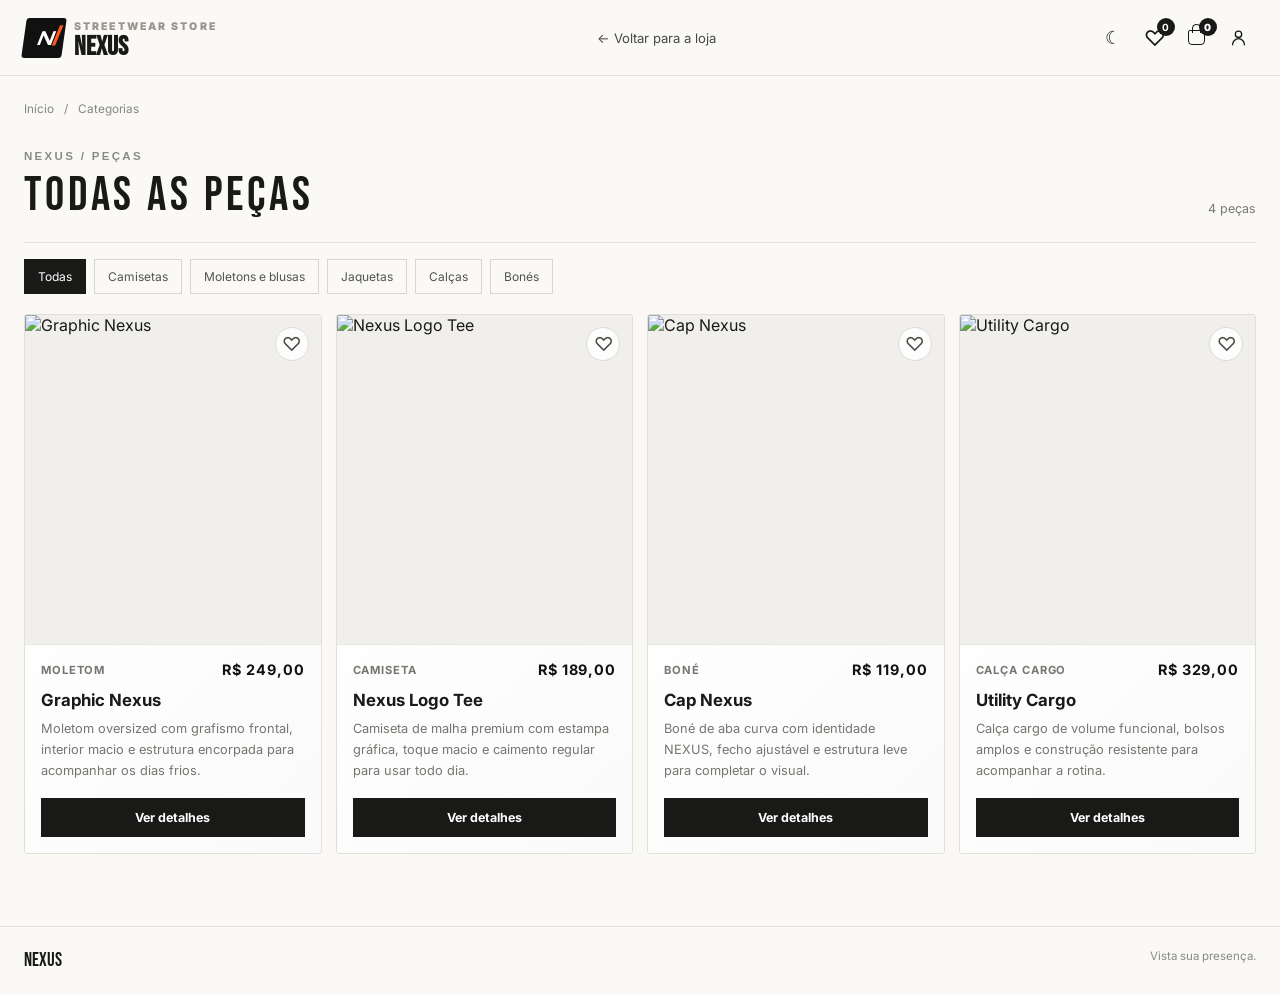
==== commit d6853507: "Atualização do modo escuro nas páginas, carrinho, usuário" ====
--- a/categoria.html
+++ b/categoria.html
@@ -9,6 +9,7 @@
     <link href="https://fonts.googleapis.com/css2?family=Bebas+Neue&family=Inter:wght@400;500;600;700;800&family=Orbitron:wght@500;700&display=swap" rel="stylesheet" />
     <link rel="stylesheet" href="style.css?v=3" />
     <link rel="stylesheet" href="category.css" />
+    <link rel="stylesheet" href="shop-header.css" />
     <title>Nexus Store | Categorias</title>
   </head>
   <body class="category-page">
@@ -18,7 +19,18 @@
         <span><span class="brand-kicker">streetwear store</span><strong>NEXUS</strong></span>
       </a>
       <a class="category-return" href="index.html#colecao">← Voltar para a loja</a>
-      <a class="category-bag" href="index.html?abrir-carrinho=1#colecao" id="categoryCartLink">Sacola <span class="bag-icon" aria-hidden="true"></span></a>
+      <div class="store-header-actions">
+        <button type="button" class="theme-toggle" id="themeToggle" aria-label="Ativar tema escuro">☾</button>
+        <button type="button" class="favorites-toggle" id="favoritesToggle" aria-label="Abrir favoritos" aria-expanded="false">
+          <span aria-hidden="true">♡</span><strong id="favoritesCount">0</strong>
+        </button>
+        <button type="button" class="cart-pill" id="cartToggle" aria-label="Abrir carrinho" aria-expanded="false">
+          <span class="bag-icon" aria-hidden="true"></span><strong id="cartCount">0</strong>
+        </button>
+        <a class="store-account-link" href="conta.html" aria-label="Minha conta">
+          <svg viewBox="0 0 24 24" aria-hidden="true"><circle cx="12" cy="8" r="4" /><path d="M4.5 21a7.5 7.5 0 0 1 15 0" /></svg>
+        </a>
+      </div>
     </header>
     <main class="category-main">
       <nav class="category-breadcrumb" aria-label="Navegação estrutural"><a href="index.html">Início</a><span>/</span><span>Categorias</span></nav>
@@ -39,5 +51,9 @@
     <footer class="category-footer"><a href="index.html">NEXUS</a><span>Vista sua presença.</span></footer>
     <script src="products.js?v=3"></script>
     <script src="category.js?v=2"></script>
+    <script src="shop-header.js?v=1"></script>
+    <script src="store-config.js?v=1"></script>
+    <script src="https://cdn.jsdelivr.net/npm/@supabase/supabase-js@2"></script>
+    <script src="account.js?v=1"></script>
   </body>
 </html>
--- a/shop-header.css
+++ b/shop-header.css
@@ -0,0 +1,90 @@
+.store-header-actions { display: flex; align-items: center; gap: 8px; }
+.store-header-actions button { flex: 0 0 auto; }
+.store-header-actions .theme-toggle, .store-header-actions .favorites-toggle, .store-header-actions .cart-pill,
+.store-account-link { position: relative; display: inline-flex; flex: 0 0 34px; align-items: center; justify-content: center; width: 34px; height: 34px; margin: 0; padding: 0; border: 1px solid transparent; border-radius: 50%; background: transparent; color: #191a18; text-decoration: none; cursor: pointer; }
+.store-header-actions .favorites-toggle, .store-header-actions .cart-pill { gap: 4px; }
+.store-header-actions .favorites-toggle { font-size: 1.35rem; }
+.store-header-actions .cart-pill { font-size: 1rem; }
+.store-account-link svg { width: 19px; height: 19px; fill: none; stroke: currentColor; stroke-linecap: round; stroke-linejoin: round; stroke-width: 1.7; }
+.store-header-actions strong { display: grid; place-items: center; width: 18px; height: 18px; border-radius: 50%; background: #191a18; color: #fff; font-size: .62rem; }
+.store-header-actions button:hover, .store-account-link:hover { border-color: #ff5a1f; background: #ff5a1f; color: #fff; }
+.header-actions .store-account-link { margin-left: 0; }
+.delivery-status, .checkout-status { min-height: 16px; margin: 4px 0; color: #a04627; font-size: .72rem; }
+.checkout-status.is-success { color: #35734d; }
+.dark-theme.category-page, .dark-theme.product-page { background: #171717; color: #f5f5f2; }
+.dark-theme .category-topbar, .dark-theme .detail-topbar { border-color: #3a3a3a; background: #222; }
+.dark-theme .category-return, .dark-theme .category-bag, .dark-theme .detail-back-link, .dark-theme .detail-cart-link,
+.dark-theme .category-breadcrumb, .dark-theme .detail-breadcrumb, .dark-theme .category-heading p,
+.dark-theme .detail-description, .dark-theme .detail-description-copy, .dark-theme .detail-rating a,
+.dark-theme .detail-attributes, .dark-theme .detail-delivery p, .dark-theme .detail-specs,
+.dark-theme .review-item p, .dark-theme .table-note { color: #b5b4ad; }
+.dark-theme .category-heading, .dark-theme .detail-attributes, .dark-theme .detail-lower,
+.dark-theme .measurement-section, .dark-theme .reviews-section { border-color: #3a3a3a; }
+.dark-theme .category-products .product-card { border-color: #3a3a3a; background: #222; }
+.dark-theme .category-products .product-image, .dark-theme .detail-main-image,
+.dark-theme .detail-thumbnail, .dark-theme .detail-delivery, .dark-theme .measurement-table-wrap thead th { background: #2a2a2a; }
+.dark-theme .category-products .product-topline strong, .dark-theme .detail-attributes strong,
+.dark-theme .detail-breadcrumb strong, .dark-theme .detail-delivery strong { color: #f5f5f2; }
+.dark-theme .category-tab { border-color: #555; color: #ddd; }
+.dark-theme .category-tab:hover, .dark-theme .category-tab.is-active { border-color: #e64d1a; background: #e64d1a; color: #fff; }
+.dark-theme .size-option span { border-color: #555; }
+.dark-theme .size-option.is-selected span, .dark-theme .detail-add-button { border-color: #f5f5f2 !important; background: #f5f5f2; color: #191a18; }
+.dark-theme .detail-favorite-button { border-color: #888; color: #f5f5f2; }
+.dark-theme .measurement-table-wrap th, .dark-theme .measurement-table-wrap td,
+.dark-theme .review-item, .dark-theme .category-footer, .dark-theme .detail-footer { border-color: #3a3a3a; color: #b5b4ad; }
+.dark-theme .category-footer a, .dark-theme .detail-footer a { color: #f5f5f2; }
+.dark-theme .store-header-actions .theme-toggle, .dark-theme .store-header-actions .favorites-toggle,
+.dark-theme .store-header-actions .cart-pill { color: #f5f5f2; }
+.dark-theme .store-account-link { color: #f5f5f2; }
+.dark-theme .store-header-actions .theme-toggle:hover, .dark-theme .store-header-actions .favorites-toggle:hover,
+.dark-theme .store-header-actions .cart-pill:hover, .dark-theme .store-account-link:hover { color: #fff; }
+.dark-theme .store-header-actions strong { background: #f5f5f2; color: #191a18; }
+
+.shop-drawer-backdrop { position: fixed; inset: 0; z-index: 100; display: grid; justify-items: end; background: rgba(0, 0, 0, .42); opacity: 0; transition: opacity .2s ease; }
+.shop-drawer-backdrop[hidden] { display: none; }
+.shop-drawer-backdrop.is-open { opacity: 1; }
+.shop-drawer { position: absolute; top: 0; right: 0; display: flex; flex-direction: column; width: min(420px, 100vw); height: 100%; padding: 0; border-left: 1px solid #deddd8; background: #faf9f6; color: #191a18; transform: translateX(102%); transition: transform .24s ease; }
+.shop-drawer.is-open { transform: translateX(0); }
+.shop-drawer-header { display: flex; justify-content: space-between; align-items: center; padding: 22px 22px 18px; border-bottom: 1px solid #deddd8; }
+.shop-drawer-header span { color: #9b4a2d; font-size: .65rem; font-weight: 700; }
+.shop-drawer-header h2 { margin: 6px 0 0; font-family: "Bebas Neue", sans-serif; font-size: 1.8rem; font-weight: 400; }
+.shop-drawer-close { width: 36px; height: 36px; border: 1px solid #deddd8; background: transparent; color: inherit; font-size: 1.4rem; cursor: pointer; }
+.shop-drawer-list { flex: 1; overflow-y: auto; padding: 12px 22px; }
+.shop-drawer-empty { padding: 28px 10px; color: #777870; text-align: center; }
+.shop-cart-item { display: flex; justify-content: space-between; gap: 14px; padding: 16px 0; border-bottom: 1px solid #e4e1da; }
+.shop-cart-item > div:first-child { display: grid; gap: 5px; }
+.shop-cart-item small, .shop-cart-item b { color: #777870; font-size: .75rem; }
+.shop-quantity { display: flex; align-items: center; gap: 8px; }
+.shop-quantity button { width: 26px; height: 26px; border: 1px solid #d8d6cf; background: transparent; color: inherit; cursor: pointer; }
+.shop-quantity .shop-remove { width: auto; border: 0; color: #a34427; font-size: .7rem; }
+.shop-drawer-footer { display: grid; gap: 10px; max-height: 72vh; overflow-y: auto; padding: 18px 22px 22px; border-top: 1px solid #deddd8; }
+.shop-drawer-footer > div { display: flex; justify-content: space-between; gap: 16px; color: #686960; font-size: .78rem; }
+.shop-drawer-footer .shop-total { padding-top: 10px; border-top: 1px solid #deddd8; color: #191a18; font-size: .95rem; }
+.shop-continue-button { min-height: 44px; margin-top: 8px; border: 0; background: #191a18; color: #fff; font: inherit; font-size: .78rem; font-weight: 700; cursor: pointer; }
+.shop-favorite-item { display: flex; align-items: center; gap: 14px; padding: 12px 0; border-bottom: 1px solid #e4e1da; color: inherit; text-decoration: none; }
+.shop-favorite-item img { width: 64px; height: 72px; object-fit: cover; background: #eeece6; }
+.shop-favorite-item > span:nth-child(2) { display: grid; flex: 1; gap: 5px; }
+.shop-favorite-item small { color: #777870; }
+.dark-theme .shop-drawer { border-color: #3a3a3a; background: #222; color: #f5f5f2; }
+.dark-theme .shop-drawer-header, .dark-theme .shop-drawer-footer, .dark-theme .shop-drawer-footer .shop-total,
+.dark-theme .shop-cart-item, .dark-theme .shop-favorite-item { border-color: #3a3a3a; }
+.dark-theme .shop-cart-item small, .dark-theme .shop-cart-item b, .dark-theme .shop-drawer-footer > div,
+.dark-theme .shop-favorite-item small, .dark-theme .shop-drawer-empty { color: #b5b4ad; }
+.dark-theme .shop-quantity button, .dark-theme .shop-drawer-close { border-color: #555; background: #2b2b2b; color: #f5f5f2; }
+.dark-theme .shop-continue-button { background: #e64d1a; }
+.shop-checkout-fields { display: grid; gap: 9px; max-height: min(46vh, 480px); overflow-y: auto; padding: 10px 1px; }
+.shop-checkout-fields label { display: grid; gap: 5px; color: #686960; font-size: .7rem; }
+.shop-checkout-fields input, .shop-checkout-fields select { width: 100%; min-height: 36px; padding: 7px 9px; border: 1px solid #d8d6cf; border-radius: 0; background: #fff; color: #191a18; font: inherit; font-size: .76rem; }
+.shop-address-row { display: grid; grid-template-columns: .7fr 1fr; gap: 8px; }
+.shop-delivery-status, .shop-order-status, .shop-order-note, .checkout-payment-note { margin: 0; color: #777870; font-size: .68rem; line-height: 1.5; }
+.shop-order-status { color: #a04627; }
+.shop-order-status.is-success, .checkout-status.is-success { color: #35734d; }
+.shop-order-button { min-height: 42px; border: 0; background: #191a18; color: #fff; font: inherit; font-size: .76rem; font-weight: 700; cursor: pointer; }
+.shop-order-button:hover { background: #ff5a1f; }
+.dark-theme .shop-checkout-fields label, .dark-theme .shop-delivery-status, .dark-theme .shop-order-note, .dark-theme .checkout-payment-note { color: #b5b4ad; }
+.dark-theme .shop-checkout-fields input, .dark-theme .shop-checkout-fields select { border-color: #555; background: #2b2b2b; color: #f5f5f2; }
+
+@media (max-width: 700px) {
+  .store-header-actions { gap: 7px; }
+  .category-topbar, .detail-topbar { gap: 10px; }
+}
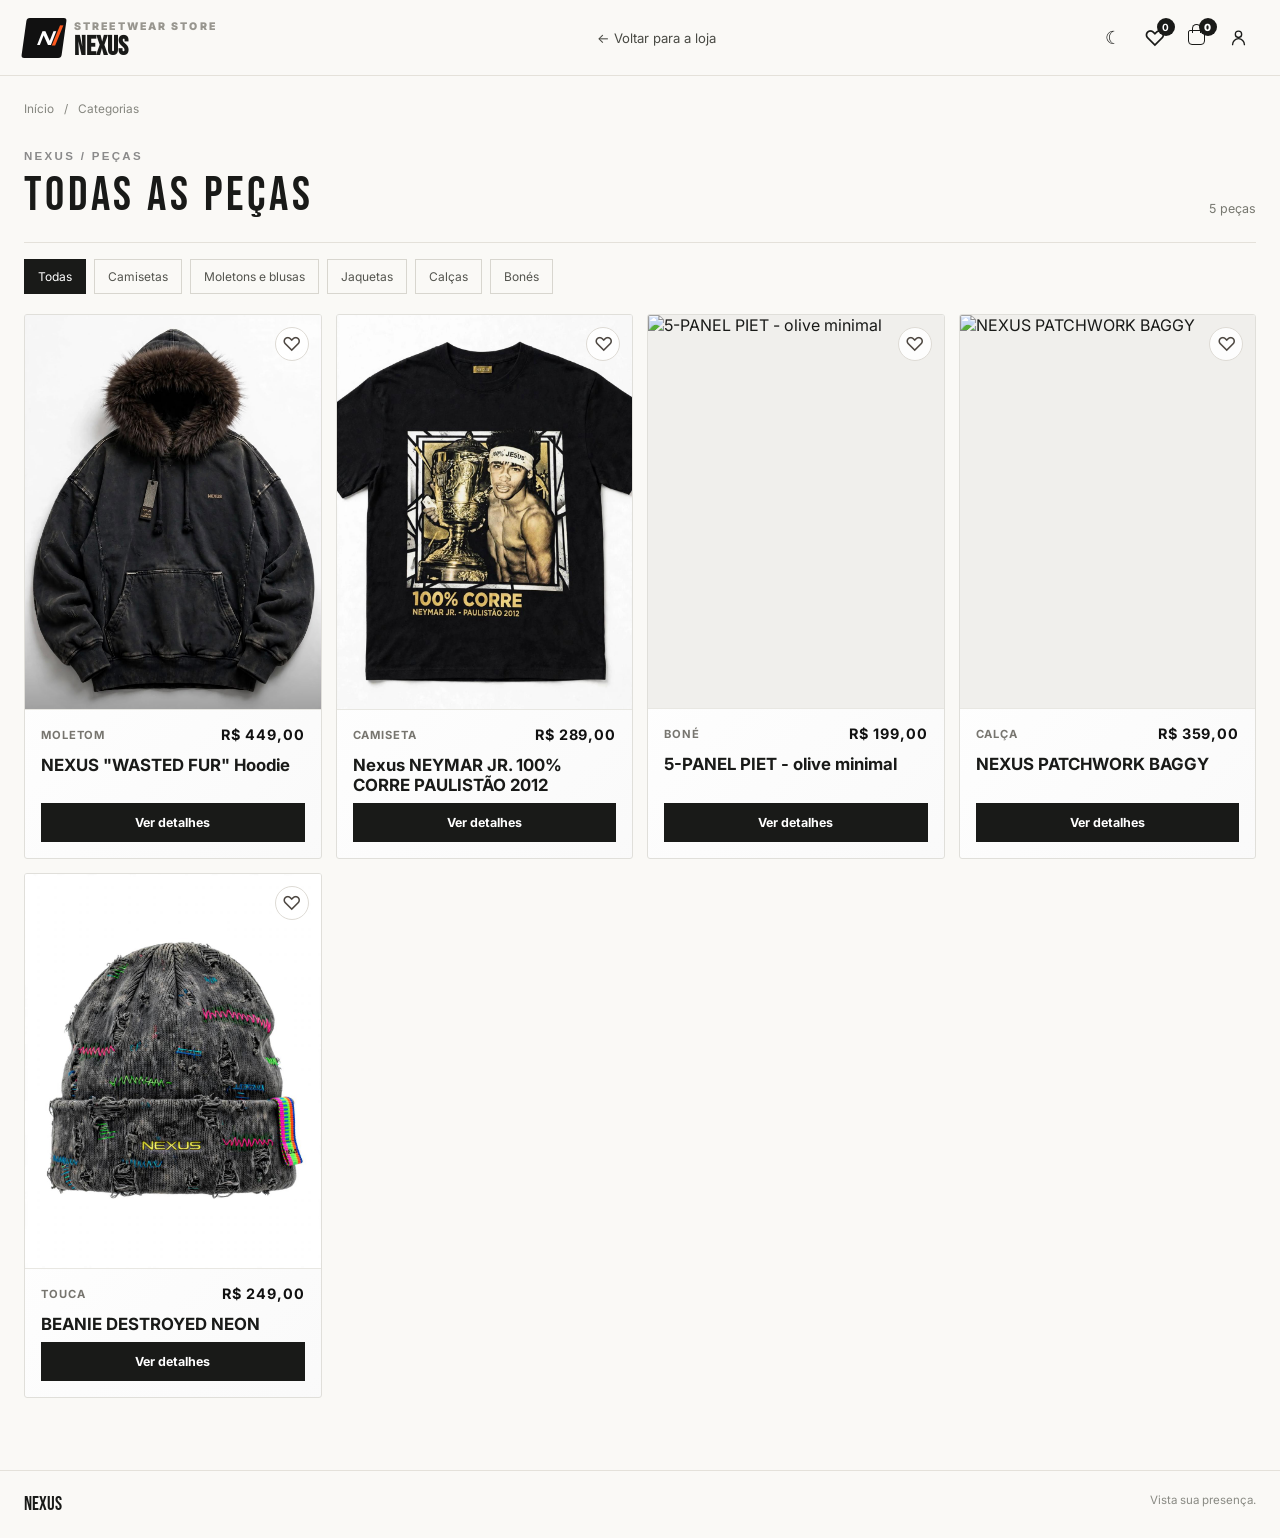
==== commit 57f9673e: "Adição de algumas imagens de roupas e nomes" ====
--- a/categoria.html
+++ b/categoria.html
@@ -9,7 +9,7 @@
     <link href="https://fonts.googleapis.com/css2?family=Bebas+Neue&family=Inter:wght@400;500;600;700;800&family=Orbitron:wght@500;700&display=swap" rel="stylesheet" />
     <link rel="stylesheet" href="style.css?v=3" />
     <link rel="stylesheet" href="category.css" />
-    <link rel="stylesheet" href="shop-header.css" />
+    <link rel="stylesheet" href="shop-header.css?v=2" />
     <title>Nexus Store | Categorias</title>
   </head>
   <body class="category-page">
@@ -51,7 +51,7 @@
     <footer class="category-footer"><a href="index.html">NEXUS</a><span>Vista sua presença.</span></footer>
     <script src="products.js?v=3"></script>
     <script src="category.js?v=2"></script>
-    <script src="shop-header.js?v=1"></script>
+    <script src="shop-header.js?v=2"></script>
     <script src="store-config.js?v=1"></script>
     <script src="https://cdn.jsdelivr.net/npm/@supabase/supabase-js@2"></script>
     <script src="account.js?v=1"></script>
--- a/style.css
+++ b/style.css
@@ -394,12 +394,14 @@
 }
 .product-image {
   position: relative;
-  height: 320px;
+  aspect-ratio: 3 / 4;
   background: linear-gradient(135deg, #111827, #1a1f2d);
   border-bottom: 1px solid rgba(255, 255, 255, 0.06);
 }
 .product-image img {
-  height: 100%; object-fit: cover;
+  width: 100%;
+  height: 100%;
+  object-fit: contain;
   filter: saturate(1.1) contrast(1.08);
 }
 .product-body {
@@ -726,10 +728,11 @@
   font-weight: 700;
   margin: 16px 0 10px 0;
 }
+.mini-checkout > .mini-checkout-label:first-child { margin-top: 8px; }
 .checkout-fields {
   display: grid;
-  gap: 12px;
-  margin-bottom: 16px;
+  gap: 10px;
+  margin-bottom: 14px;
 }
 .checkout-fields label {
   display: grid;
@@ -742,15 +745,28 @@
 }
 .checkout-fields input {
   width: 100%;
-  border-radius: 12px;
-  border: 1px solid rgba(255,255,255,0.08);
-  background: rgba(255,255,255,0.03);
-  color: var(--text);
-  padding: 12px 14px;
-  font-size: 0.85rem;
-}
+  min-height: 44px;
+  padding: 10px 12px;
+  border: 1px solid #d8d6cf;
+  border-radius: 8px;
+  background: #fff;
+  color: #191a18;
+  font-size: 0.82rem;
+}
+.checkout-fields select {
+  width: 100%;
+  min-height: 44px;
+  padding: 10px 12px;
+  border: 1px solid #d8d6cf;
+  border-radius: 8px;
+  background: #fff;
+  color: #191a18;
+  font-size: 0.82rem;
+}
+#customerAddressFields { display: grid; gap: 10px; }
+#customerAddressFields[hidden] { display: none; }
 .checkout-fields input::placeholder {
-  color: rgba(255,255,255,0.35);
+  color: #898a83;
 }
 .row-fields {
   display: grid;
@@ -758,13 +774,12 @@
   gap: 12px;
 }
 .payment-option-list {
-  display: flex;
+  display: grid;
+  grid-template-columns: repeat(2, minmax(0, 1fr));
   gap: 8px;
-  flex-wrap: wrap;
 }
 .payment-option {
-  flex: 1;
-  min-width: 78px;
+  min-width: 0;
   border: 1px solid #5a5a5a;
   border-radius: 6px;
   background: #3a3a3a;
@@ -804,6 +819,12 @@
 .cart-checkout {
   width: 100%;
 }
+.dark-theme .checkout-fields input, .dark-theme .checkout-fields select {
+  border-color: #555;
+  background: #2b2b2b;
+  color: #f5f5f2;
+}
+.dark-theme .checkout-fields input::placeholder { color: #aaa8a1; }
 
 .footer {
   max-width: 1200px;
@@ -1098,21 +1119,22 @@
 
 main { max-width: 1440px; padding: 20px; }
 .hero {
+  display: block;
   position: relative;
   height: 75vh;
-  min-height: 520px;
+  min-height: 500px;
   margin: 0;
   padding: 0;
   overflow: hidden;
   border-radius: 16px;
-  background: #252525;
+  background: #000000;
 }
 .hero::before {
   content: "NEXUS / 25";
   position: absolute;
   top: 18px;
   right: 22px;
-  z-index: 3;
+  z-index: 333;
   padding: 5px 8px;
   border: 1px solid rgba(214, 201, 255, 0.3);
   color: rgba(214, 201, 255, 0.3);
@@ -1129,10 +1151,10 @@
 .hero-copy h2 { margin: 0; color: #fff; font-family: "Inter", sans-serif; font-size: 5vw; line-height: 0.84; letter-spacing: -0.08em; }
 .hero-copy p { max-width: 360px; margin: 24px 0 28px; color: rgba(255,255,255,0.72); font-size: 0.75rem; line-height: 1.6; }
 .hero-copy .primary-btn { align-self: flex-start; background: #ff5a1f; border-color: #ff5a1f; box-shadow: none; color: #fff; }
-.hero-photo { display: flex; align-items: center; justify-content: center; min-width: 0; background: #e7e5df; }
-.hero-photo img { width: 100%; height: 100%; object-fit: cover; filter: saturate(0.88); }
+.hero-photo {width:100%; height:100%; display: flex; align-items: center; justify-content: center; min-width: 0; min-height:0; padding:0; background: #e7e5df; }
+.hero-photo img { width: 100%; height: 100%; object-fit:cover; filter: saturate(0.88); }
 .hero-slide:nth-child(2) .hero-photo img { object-position: center 35%; }
-.hero-slide:nth-child(3) .hero-photo img { object-fit: contain; padding: 8%; }
+.hero-slide:nth-child(3) .hero-photo img { object-fit: contain; padding: 8%;}
 .hero-pagination { position: absolute; bottom: 24px; left: 50%; z-index: 3; color: rgba(255,255,255,0.65); font-size: 0.7rem; letter-spacing: 0.12em; transform: translateX(-50%); }
 .hero-pagination span:first-child { color: #fff; }
 .hero-pagination i { margin: 0 7px; font-style: normal; }
@@ -1170,13 +1192,13 @@
 .promo-card { padding: 16px; border: 1px solid var(--line); border-radius: 3px; background: #fff; box-shadow: none; }
 .promo-card.destaque { background: #fff; border-color: var(--line); }
 .catalog, .fit-box, .payment-box { margin-top: 54px; }
-#colecao, #fit-box, #pagamentos { scroll-margin-top: 108px; }
+#colecao, #fit-box, #pagamentos { scroll-margin-top: 76px; }
 .section-heading h3 { font-family: "Inter", sans-serif; text-transform: none; letter-spacing: -0.05em; }
 .section-heading h3 a { color: #77756f; font-size: 0.85rem; font-weight: 500; letter-spacing: 0; }
-.product-grid { grid-template-columns: repeat(4, minmax(0, 1fr)); gap: 14px; }
+.product-grid { grid-template-columns: repeat(5, minmax(0, 1fr)); gap: 12px; }
 .product-card { border: 1px solid #e0dfda; border-radius: 3px; background: #fff; box-shadow: none; }
 .product-card:hover { border-color: #b9b7b0; box-shadow: var(--shadow); }
-.product-image { height: 330px; background: #f0efec; border-bottom: 1px solid #e8e7e2; }
+.product-image { height: auto; aspect-ratio: 3 / 4; background: #f0efec; border-bottom: 1px solid #e8e7e2; }
 .favorite-btn { position: absolute; top: 12px; right: 12px; z-index: 2; display: grid; place-items: center; width: 34px; height: 34px; padding: 0; border: 1px solid #dedbd5; border-radius: 50%; background: rgba(255, 255, 255, 0.9); color: #4d4741; font-size: 1.2rem; line-height: 1; cursor: pointer; transition: color 0.2s ease, background 0.2s ease, border-color 0.2s ease; }
 .favorite-btn:hover { background: #fff; border-color: #ff5a1f; color: #ff5a1f; transform: none; box-shadow: none; }
 .favorite-btn.is-favorite { background: #ff5a1f; border-color: #ff5a1f; color: #fff; }
@@ -1198,7 +1220,7 @@
 
 @media (max-width: 980px) {
   .search-box { width: 220px; margin-right: 12px; }
-  .product-grid { grid-template-columns: repeat(2, minmax(0, 1fr)); }
+  .product-grid { grid-template-columns: repeat(3, minmax(0, 1fr)); }
 }
 @media (max-width: 700px) {
   .topbar { padding: 12px 16px; flex-wrap: wrap; gap: 10px; }
@@ -1217,7 +1239,7 @@
   .hero-arrow-prev { left: 8px; }
   .hero-arrow-next { right: 8px; }
   .product-grid { grid-template-columns: 1fr 1fr; gap: 8px; }
-  .product-image { height: 220px; }
+  .product-image { height: auto; }
 }
 
 /* Light palette for the remaining store surfaces */
@@ -1366,6 +1388,13 @@
 .product-body { display: flex; flex-direction: column; height: calc(100% - 330px); }
 .product-body p { flex: 1; }
 .product-body .add-cart-btn { margin-top: 18px; }
+.catalog .product-card { display: flex; flex-direction: column; }
+.catalog .product-body { flex: 1; height: auto; }
+.catalog .product-body p { display: -webkit-box; flex: 0 0 auto; -webkit-box-orient: vertical; -webkit-line-clamp: 3; line-clamp: 3; overflow: hidden; margin-bottom: 16px; line-height: 1.5; }
+.product-card-actions { display: grid; gap: 7px; margin-top: auto; }
+.catalog .product-body .product-card-actions button { min-height: 36px; margin: 0; padding: 8px 10px; border: 1px solid #191a18; border-radius: 3px; background: #191a18; box-shadow: none; color: #fff; font-size: .72rem; line-height: 1.2; }
+.catalog .product-body .product-card-actions .buy-now-btn { background: #e64d1a; border-color: #e64d1a; }
+.catalog .product-body .product-card-actions button:hover { filter: brightness(.92); }
 .footer {
   max-width: 1440px;
   padding: 58px 28px 28px;
@@ -1439,6 +1468,7 @@
 .product-detail-link { display: block; width: 100%; height: 100%; }
 .product-title-link { color: inherit; text-decoration: none; }
 .product-detail-link:focus-visible, .product-title-link:focus-visible { outline: 2px solid #e64d1a; outline-offset: 2px; }
+.product-card { cursor: pointer; }
 
 .nav .category-menu > button,
 .nav .category-menu > button:hover,
@@ -1459,6 +1489,32 @@
 
 .assistant-widget { width: min(360px, calc(100vw - 28px)); }
 .assistant-widget:not(.closed) .assistant-body { max-height: min(76vh, 680px); overflow-y: auto; }
+.assistant-avatar {
+  border: 1px solid #d8cafa;
+  background: radial-gradient(circle at 30% 25%, #8d75ca 0, #5b477e 48%, #302344 100%);
+  color: #fff;
+  font-family: "Orbitron", sans-serif;
+  font-size: 1.1rem;
+  box-shadow: 0 4px 12px rgba(91, 71, 126, .28), inset 0 0 0 3px rgba(255, 255, 255, .12);
+}
+.assistant-toggle {
+  display: flex;
+  align-items: center;
+  justify-content: center;
+  border: 2px solid #d8cafa;
+  border-radius: 50%;
+  background: radial-gradient(circle at 30% 25%, #8d75ca 0, #5b477e 48%, #302344 100%);
+  color: #fff;
+  font-family: "Orbitron", sans-serif;
+  font-size: 1.3rem;
+  font-weight: 800;
+  box-shadow: 0 8px 22px rgba(91, 71, 126, .32), inset 0 0 0 4px rgba(255, 255, 255, .12);
+}
+.assistant-toggle:hover {
+  border-color: #b49ce9;
+  background: radial-gradient(circle at 30% 25%, #a48add 0, #6b5595 48%, #3b2b55 100%);
+  color: #fff;
+}
 .assistant-faq { display: grid; gap: 10px; margin-top: 14px; }
 .assistant-section-label { display: block; color: #77756f; font-size: .62rem; font-weight: 800; letter-spacing: .1em; }
 .assistant-section-label[hidden],
@@ -1511,3 +1567,50 @@
   .assistant-widget:not(.closed) .assistant-body { max-height: 72vh; }
   #fit-box { scroll-margin-top: 148px; }
 }
+/* --- ABA EXCLUSIVA / PERSONALIZADA --- */
+.exclusive-tab {
+  position: relative;
+  display: flex;
+  align-items: center;
+  gap: 8px;
+  padding: 6px 14px;
+  border: 1px dashed #ff5a1f;
+  border-radius: 4px;
+  background: rgba(255, 90, 31, 0.04);
+  color: #ff5a1f;
+  font-family: "Orbitron", sans-serif;
+  font-size: 0.78rem;
+  font-weight: 700;
+  text-transform: uppercase;
+  letter-spacing: 0.08em;
+  cursor: pointer;
+  transition: all 0.2s ease;
+}
+
+.exclusive-tab:hover {
+  background: #ff5a1f;
+  color: #fff;
+  border-style: solid;
+}
+
+.exclusive-badge {
+  display: inline-grid;
+  place-items: center;
+  padding: 2px 6px;
+  border-radius: 3px;
+  background: #111;
+  color: #fff;
+  font-size: 0.6rem;
+  font-weight: 800;
+}
+
+.dark-theme .exclusive-tab {
+  background: rgba(255, 90, 31, 0.08);
+  border-color: #ff8055;
+  color: #ff8055;
+}
+
+.dark-theme .exclusive-tab:hover {
+  background: #ff5a1f;
+  color: #fff;
+}
--- a/category.css
+++ b/category.css
@@ -15,19 +15,19 @@
 .category-tab { flex: 0 0 auto; padding: 9px 13px; border: 1px solid #d8d6cf; color: #53544e; font-size: .75rem; text-decoration: none; }
 .category-tab:hover, .category-tab.is-active { border-color: #191a18; background: #191a18; color: #fff; }
 .category-products .product-grid { grid-template-columns: repeat(4, minmax(0, 1fr)); gap: 14px; }
-.category-products .product-card { border: 1px solid #e0dfda; border-radius: 3px; background: #fff; box-shadow: none; }
+.category-products .product-card { display: flex; flex-direction: column; border: 1px solid #e0dfda; border-radius: 3px; background: #fff; box-shadow: none; }
 .category-products .product-card:hover { border-color: #b9b7b0; box-shadow: 0 10px 26px rgba(30, 28, 24, .08); }
-.category-products .product-image { height: 330px; background: #f0efec; }
-.category-products .product-image img { height: 100%; object-fit: cover; filter: none; }
+.category-products .product-image { height: auto; aspect-ratio: 3 / 4; background: #f0efec; }
+.category-products .product-image img { width: 100%; height: 100%; object-fit: contain; filter: none; }
 .category-product-image { display: block; width: 100%; height: 100%; }
-.category-products .product-body { display: flex; flex-direction: column; height: calc(100% - 330px); padding: 16px; }
+.category-products .product-body { display: flex; flex: 1; flex-direction: column; height: auto; padding: 16px; }
 .category-products .product-body h2 { margin: 12px 0 8px; font-family: "Inter", sans-serif; font-size: 1.05rem; font-weight: 700; letter-spacing: 0; text-transform: none; }
 .category-products .product-body h2 a { color: inherit; text-decoration: none; }
 .category-products .product-body p { flex: 1; color: #77756f; font-size: .8rem; line-height: 1.65; }
 .category-products .product-topline { color: #77756f; }
 .category-products .product-topline strong { color: #111; }
 .category-products .favorite-btn { z-index: 2; }
-.category-products .category-view-product { display: block; margin-top: 16px; padding: 12px; background: #191a18; color: #fff; font-size: .78rem; font-weight: 700; text-align: center; text-decoration: none; }
+.category-products .category-view-product { display: block; margin-top: auto; padding: 12px; background: #191a18; color: #fff; font-size: .78rem; font-weight: 700; text-align: center; text-decoration: none; }
 .category-products .category-view-product:hover { background: #e64d1a; }
 .category-empty { padding: 64px 20px; border-top: 1px solid #e4e1da; text-align: center; }
 .category-empty[hidden] { display: none; }
@@ -42,8 +42,7 @@
 @media (max-width: 700px) {
   .category-topbar { padding: 12px 16px; }
   .category-main { padding: 14px 16px 48px; }
-  .category-products .product-image { height: 220px; }
-  .category-products .product-body { height: calc(100% - 220px); }
+  .category-products .product-image { height: auto; }
   .category-heading h1 { font-size: 2.5rem; }
   .category-footer { padding: 18px 16px; }
 }
--- a/shop-header.css
+++ b/shop-header.css
@@ -1,3 +1,68 @@
+.topbar:not(.detail-topbar):not(.category-topbar) { gap: 16px; }
+.topbar:not(.detail-topbar):not(.category-topbar) .exclusive-tab {
+  order: 2;
+  flex: 0 0 auto;
+  margin-right: clamp(24px, 3vw, 38px);
+  padding: 6px 10px;
+  font-size: .68rem;
+}
+.topbar:not(.detail-topbar):not(.category-topbar) .search-box {
+  order: 3;
+  flex: 0 1 220px;
+  width: min(220px, 19vw);
+  margin: 0 0 0 auto;
+}
+.topbar:not(.detail-topbar):not(.category-topbar) .nav {
+  order: 2;
+  position: absolute;
+  left: 50%;
+  flex: 0 0 auto;
+  gap: 20px;
+  font-size: .82rem;
+  letter-spacing: .04em;
+  transform: translateX(-50%);
+}
+.topbar:not(.detail-topbar):not(.category-topbar) .header-actions { order: 4; flex: 0 0 auto; gap: 6px; }
+
+@media (max-width: 1100px) and (min-width: 701px) {
+  .topbar:not(.detail-topbar):not(.category-topbar) { flex-wrap: wrap; gap: 10px; }
+  .topbar:not(.detail-topbar):not(.category-topbar) .nav {
+    position: static;
+    left: auto;
+    flex: 1 0 100%;
+    justify-content: center;
+    gap: 18px;
+    font-size: .76rem;
+    transform: none;
+  }
+  .topbar:not(.detail-topbar):not(.category-topbar) .search-box { flex-basis: 150px; width: 150px; }
+  .topbar:not(.detail-topbar):not(.category-topbar) .exclusive-tab { margin-right: 0; gap: 5px; padding: 6px 8px; font-size: .62rem; }
+}
+
+@media (max-width: 700px) {
+  .topbar:not(.detail-topbar):not(.category-topbar) { gap: 10px; }
+  .topbar:not(.detail-topbar):not(.category-topbar) .exclusive-tab { order: 2; margin-right: 0; gap: 5px; padding: 6px 8px; font-size: .62rem; }
+  .topbar:not(.detail-topbar):not(.category-topbar) .header-actions { order: 2; margin-left: auto; }
+  .topbar:not(.detail-topbar):not(.category-topbar) .search-box {
+    order: 3;
+    flex: 1 0 100%;
+    width: 100%;
+    margin: 0;
+  }
+  .topbar:not(.detail-topbar):not(.category-topbar) .nav {
+    order: 5;
+    position: static;
+    left: auto;
+    flex: 1 0 100%;
+    width: 100%;
+    justify-content: space-between;
+    flex-wrap: wrap;
+    gap: 8px;
+    font-size: .68rem;
+    transform: none;
+  }
+}
+
 .store-header-actions { display: flex; align-items: center; gap: 8px; }
 .store-header-actions button { flex: 0 0 auto; }
 .store-header-actions .theme-toggle, .store-header-actions .favorites-toggle, .store-header-actions .cart-pill,
@@ -57,7 +122,7 @@
 .shop-quantity { display: flex; align-items: center; gap: 8px; }
 .shop-quantity button { width: 26px; height: 26px; border: 1px solid #d8d6cf; background: transparent; color: inherit; cursor: pointer; }
 .shop-quantity .shop-remove { width: auto; border: 0; color: #a34427; font-size: .7rem; }
-.shop-drawer-footer { display: grid; gap: 10px; max-height: 72vh; overflow-y: auto; padding: 18px 22px 22px; border-top: 1px solid #deddd8; }
+.shop-drawer-footer { display: grid; gap: 10px; max-height: 78vh; overflow-y: auto; padding: 18px 22px 22px; border-top: 1px solid #deddd8; }
 .shop-drawer-footer > div { display: flex; justify-content: space-between; gap: 16px; color: #686960; font-size: .78rem; }
 .shop-drawer-footer .shop-total { padding-top: 10px; border-top: 1px solid #deddd8; color: #191a18; font-size: .95rem; }
 .shop-continue-button { min-height: 44px; margin-top: 8px; border: 0; background: #191a18; color: #fff; font: inherit; font-size: .78rem; font-weight: 700; cursor: pointer; }
@@ -72,7 +137,8 @@
 .dark-theme .shop-favorite-item small, .dark-theme .shop-drawer-empty { color: #b5b4ad; }
 .dark-theme .shop-quantity button, .dark-theme .shop-drawer-close { border-color: #555; background: #2b2b2b; color: #f5f5f2; }
 .dark-theme .shop-continue-button { background: #e64d1a; }
-.shop-checkout-fields { display: grid; gap: 9px; max-height: min(46vh, 480px); overflow-y: auto; padding: 10px 1px; }
+.shop-checkout-fields { display: grid; gap: 9px; overflow: visible; padding: 10px 1px; }
+.shop-checkout-section-title { padding-top: 5px; color: #9b4a2d; font-size: .7rem; letter-spacing: .08em; text-transform: uppercase; }
 .shop-checkout-fields label { display: grid; gap: 5px; color: #686960; font-size: .7rem; }
 .shop-checkout-fields input, .shop-checkout-fields select { width: 100%; min-height: 36px; padding: 7px 9px; border: 1px solid #d8d6cf; border-radius: 0; background: #fff; color: #191a18; font: inherit; font-size: .76rem; }
 .shop-address-row { display: grid; grid-template-columns: .7fr 1fr; gap: 8px; }
@@ -82,6 +148,7 @@
 .shop-order-button { min-height: 42px; border: 0; background: #191a18; color: #fff; font: inherit; font-size: .76rem; font-weight: 700; cursor: pointer; }
 .shop-order-button:hover { background: #ff5a1f; }
 .dark-theme .shop-checkout-fields label, .dark-theme .shop-delivery-status, .dark-theme .shop-order-note, .dark-theme .checkout-payment-note { color: #b5b4ad; }
+.dark-theme .shop-checkout-section-title { color: #ff8055; }
 .dark-theme .shop-checkout-fields input, .dark-theme .shop-checkout-fields select { border-color: #555; background: #2b2b2b; color: #f5f5f2; }
 
 @media (max-width: 700px) {
